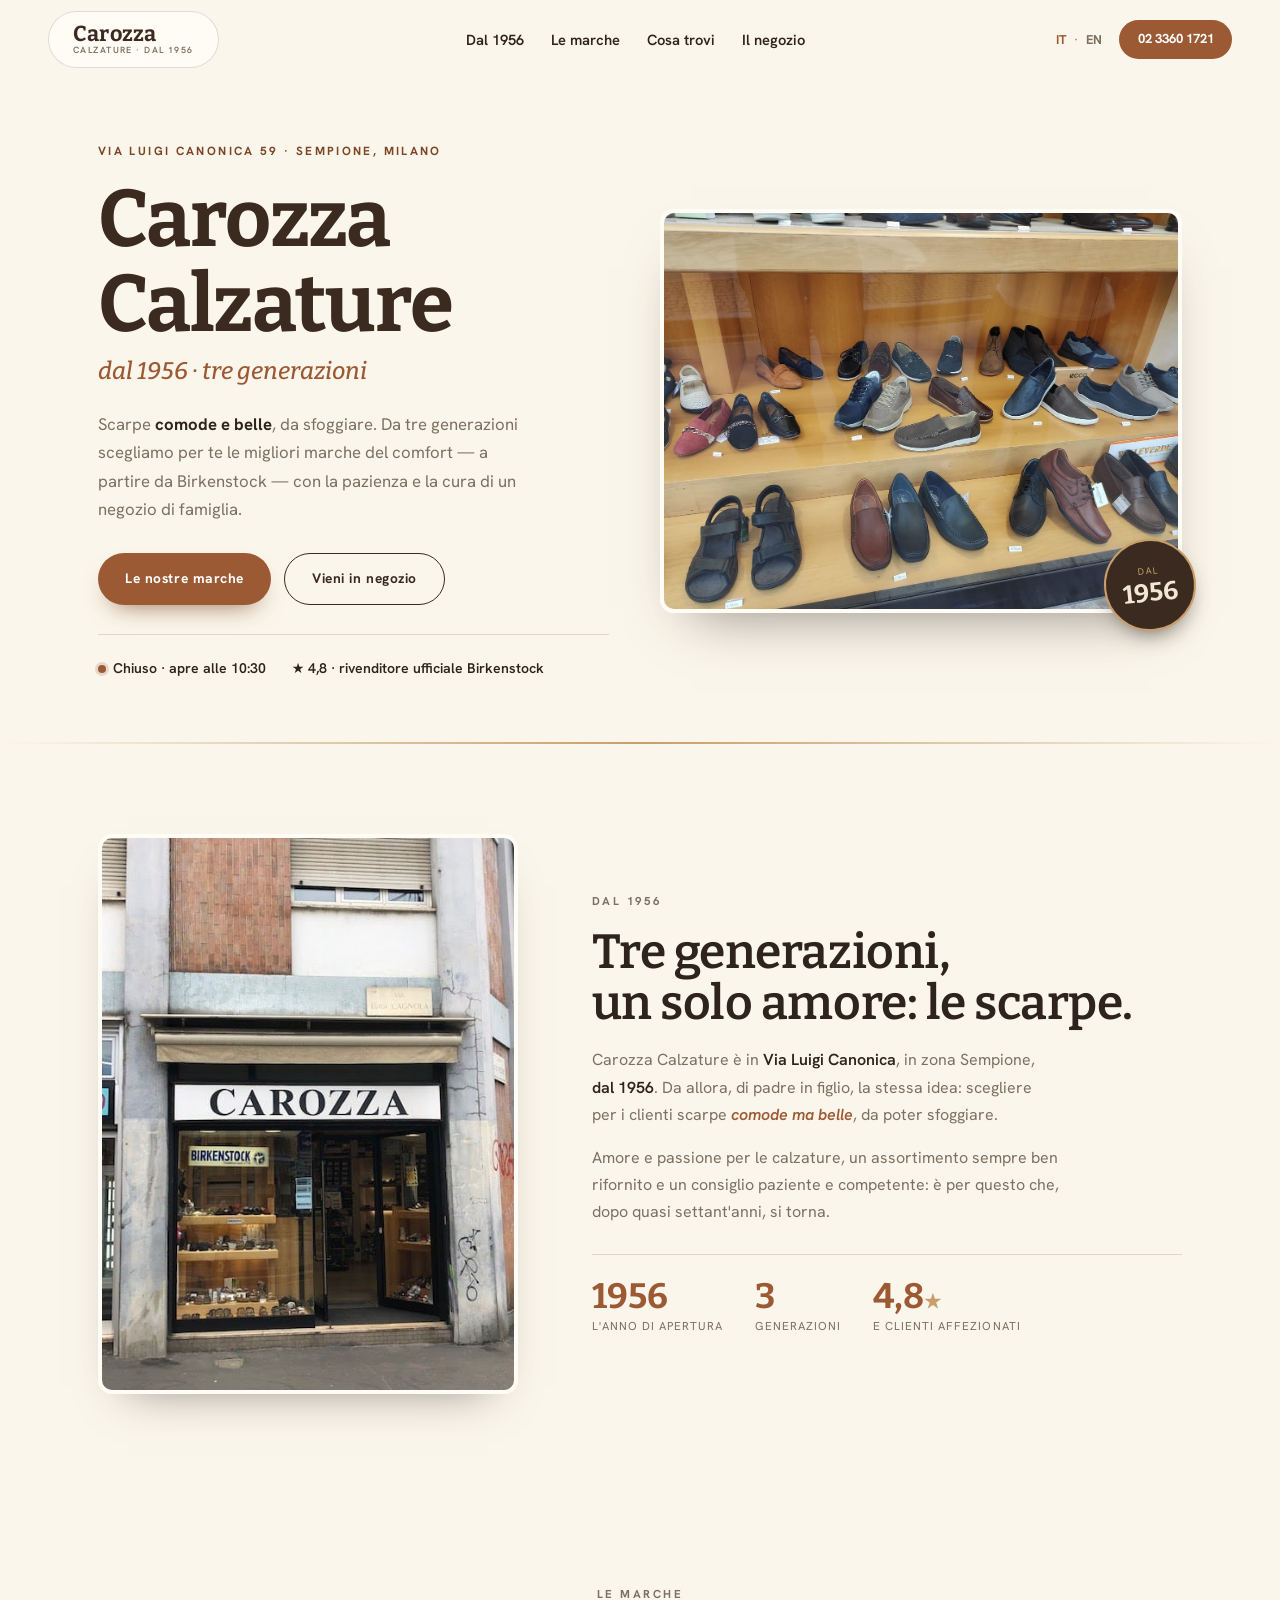
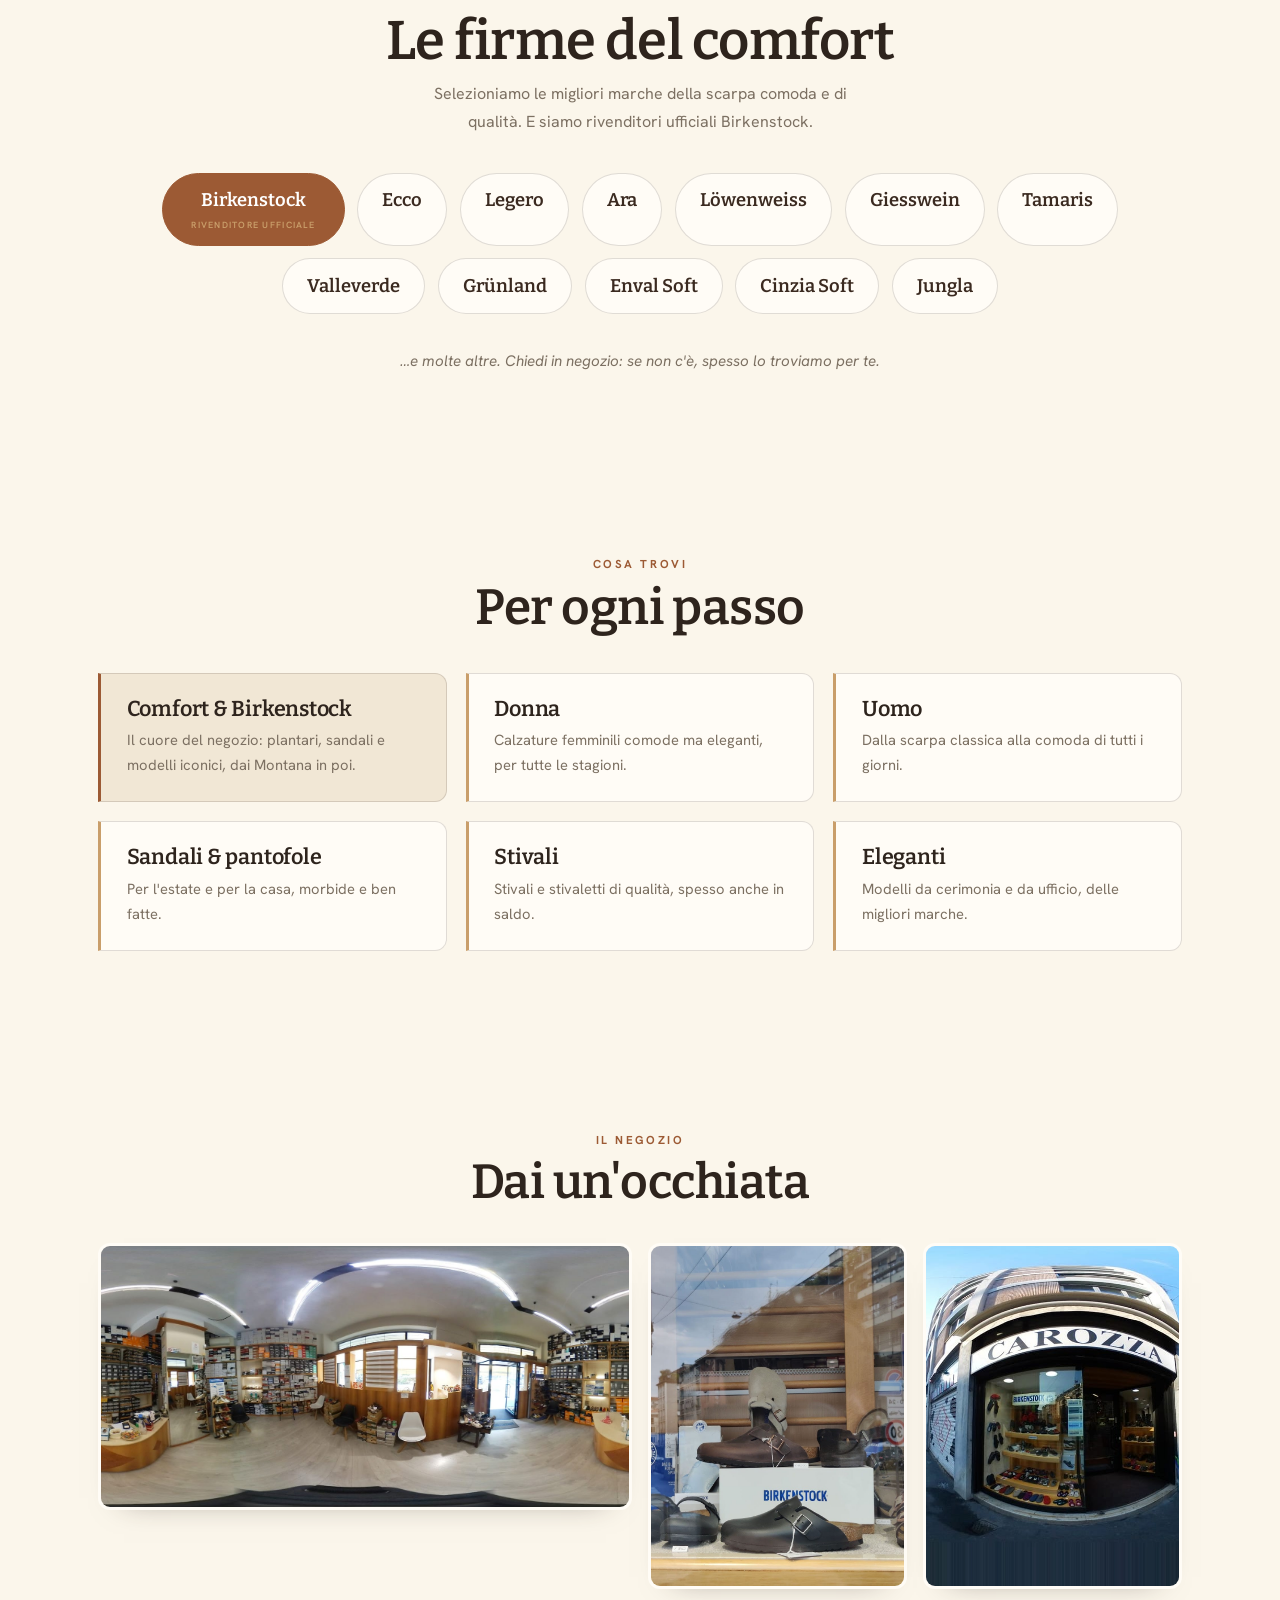
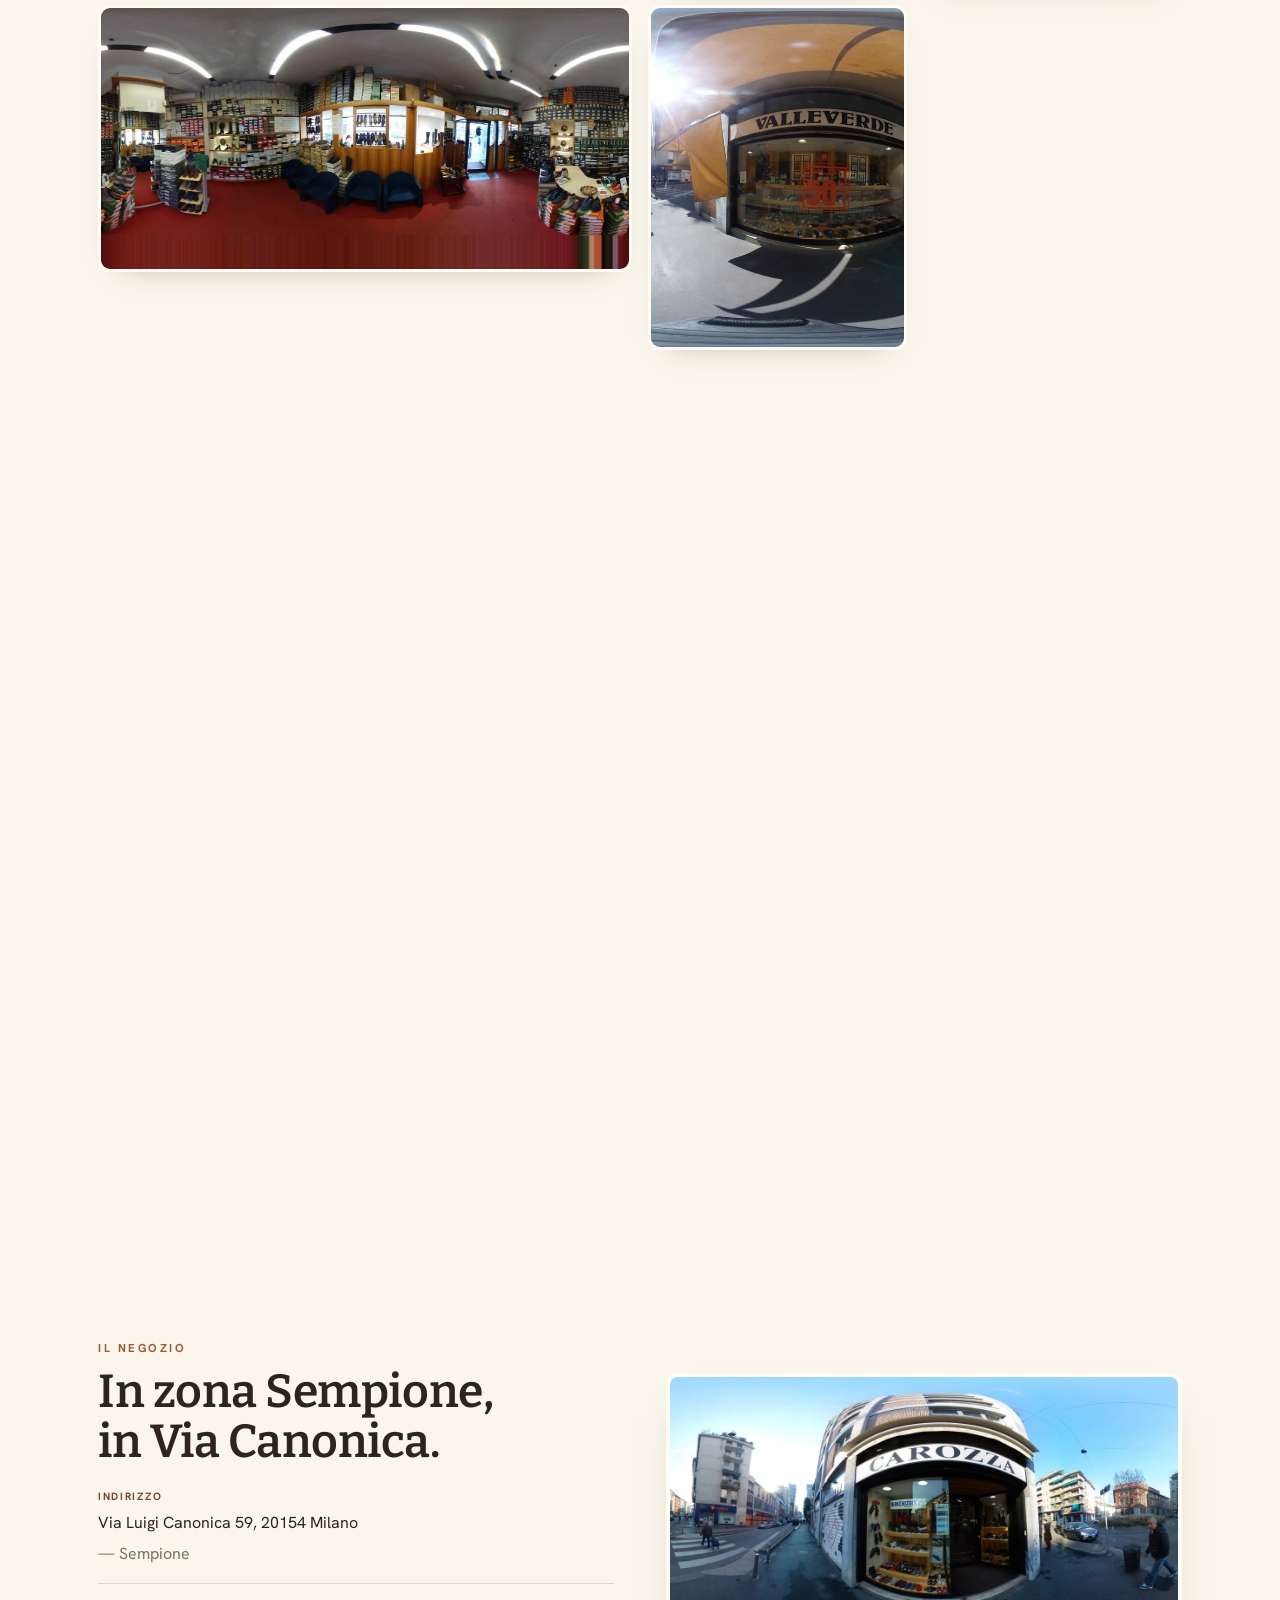
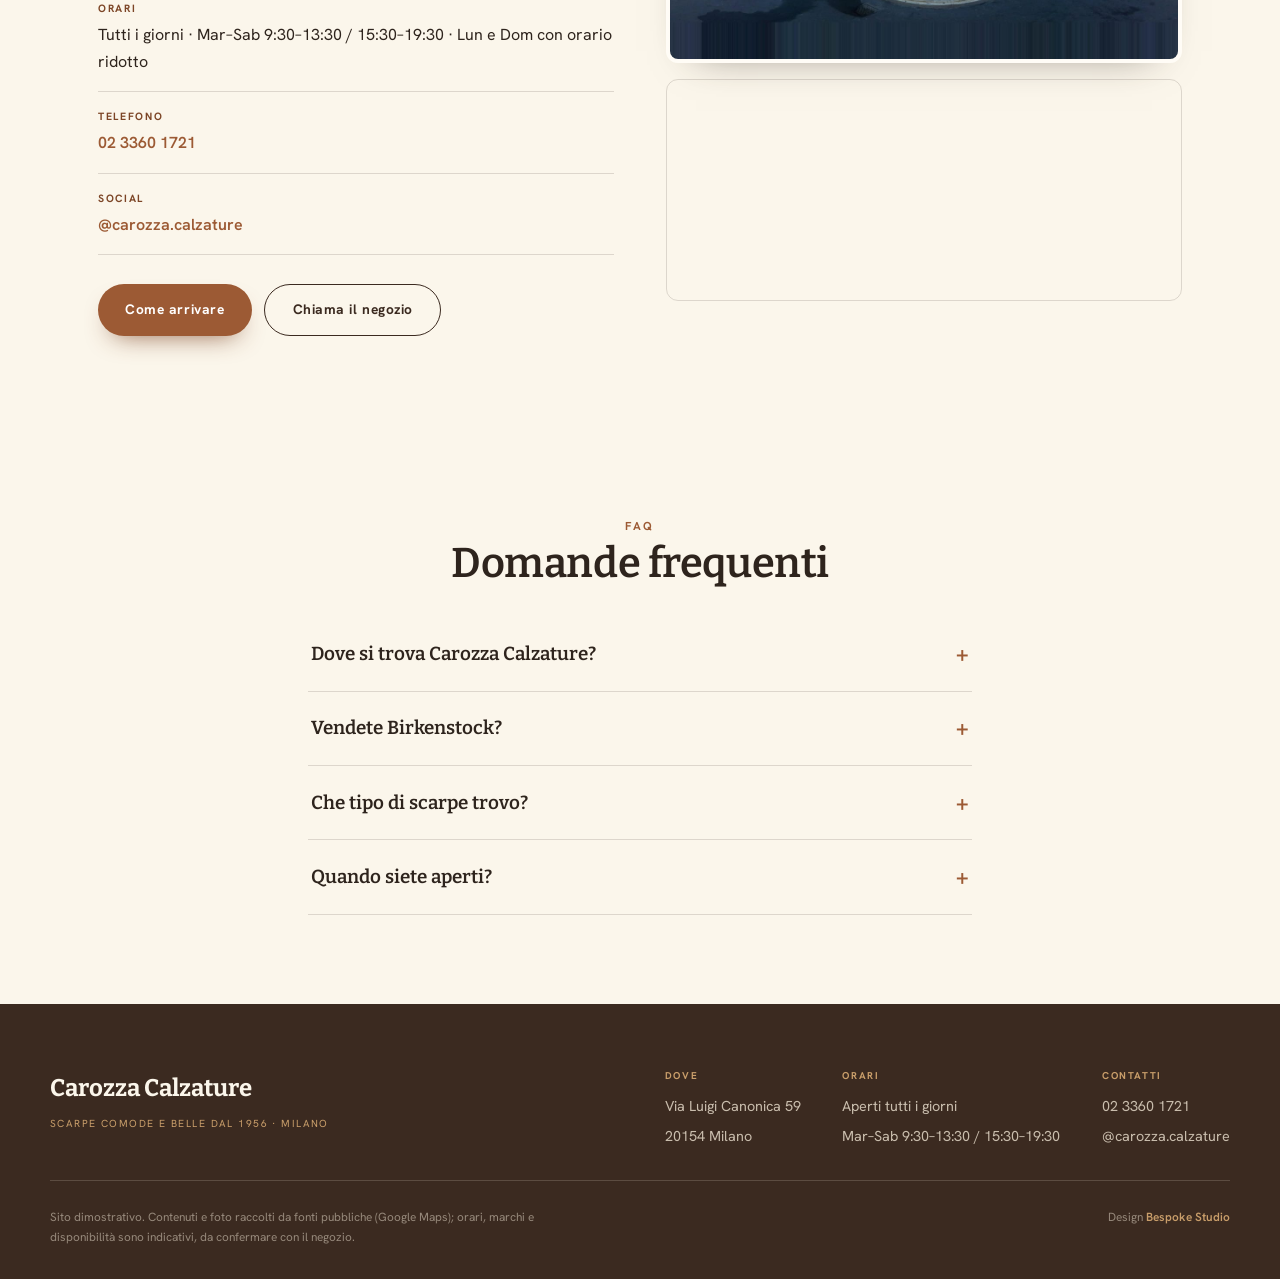
==== index.html @ 237320e4 "Carozza Calzature — scarpe comode e belle dal 1956 (demo)" ====
<!DOCTYPE html>
<html lang="it">
<head>
<meta charset="UTF-8" />
<meta name="viewport" content="width=device-width, initial-scale=1.0" />
<title>Carozza Calzature — scarpe comode e belle dal 1956 · Milano</title>
<meta name="description" content="Carozza Calzature: dal 1956, tre generazioni di scarpe comode e belle in Via Luigi Canonica 59 (Sempione, Milano). Rivenditore ufficiale Birkenstock e delle migliori marche comfort — Ecco, Legero, Ara, Löwenweiss. 4,8★." />
<link rel="canonical" href="https://rotenzark.github.io/carozza-calzature/" />
<meta name="theme-color" content="#9C5A34" />
<meta property="og:type" content="business.business" />
<meta property="og:site_name" content="Carozza Calzature" />
<meta property="og:title" content="Carozza Calzature — scarpe comode e belle dal 1956 · Milano" />
<meta property="og:description" content="Dal 1956, tre generazioni di scarpe comode e belle. Rivenditore ufficiale Birkenstock e delle migliori marche, in Via Luigi Canonica 59." />
<meta property="og:image" content="https://rotenzark.github.io/carozza-calzature/img/og-image.jpg" />
<meta property="og:url" content="https://rotenzark.github.io/carozza-calzature/" />
<meta property="og:locale" content="it_IT" />
<meta property="og:locale:alternate" content="en_US" />
<meta name="twitter:card" content="summary_large_image" />
<meta name="twitter:title" content="Carozza Calzature — dal 1956 · Milano" />
<meta name="twitter:description" content="Scarpe comode e belle dal 1956. Rivenditore ufficiale Birkenstock, in Via Luigi Canonica 59." />
<meta name="twitter:image" content="https://rotenzark.github.io/carozza-calzature/img/og-image.jpg" />
<link rel="icon" href="img/favicon.svg" type="image/svg+xml" />
<link rel="icon" href="img/favicon-32.png" sizes="32x32" type="image/png" />
<link rel="apple-touch-icon" href="img/apple-touch-icon.png" />
<link rel="preconnect" href="https://fonts.googleapis.com" />
<link rel="preconnect" href="https://fonts.gstatic.com" crossorigin />
<link href="https://fonts.googleapis.com/css2?family=Bitter:ital,wght@0,400;0,500;0,600;0,700;1,400;1,500&family=Hanken+Grotesk:wght@400;500;600;700&display=swap" rel="stylesheet" />
<link rel="stylesheet" href="css/styles.css?v=1" />
<script type="application/ld+json">
{
  "@context": "https://schema.org", "@type": "ShoeStore",
  "name": "Carozza Calzature",
  "description": "Negozio di calzature storico di Milano, dal 1956 in Via Luigi Canonica (Sempione): tre generazioni di scarpe comode e belle, per uomo e donna. Rivenditore ufficiale Birkenstock e delle migliori marche comfort — Ecco, Legero, Ara, Löwenweiss, Giesswein, Tamaris, Valleverde.",
  "url": "https://rotenzark.github.io/carozza-calzature/",
  "telephone": "+390233601721", "priceRange": "€€",
  "image": "https://rotenzark.github.io/carozza-calzature/img/scaffale.jpg",
  "address": { "@type": "PostalAddress", "streetAddress": "Via Luigi Canonica 59", "addressLocality": "Milano", "postalCode": "20154", "addressCountry": "IT" },
  "geo": { "@type": "GeoCoordinates", "latitude": 45.47963, "longitude": 9.1725421 },
  "aggregateRating": { "@type": "AggregateRating", "ratingValue": "4.8", "reviewCount": "38" },
  "foundingDate": "1956",
  "brand": ["Birkenstock","Ecco","Legero","Ara","Löwenweiss","Giesswein","Tamaris","Valleverde"],
  "openingHoursSpecification": [
    { "@type": "OpeningHoursSpecification", "dayOfWeek": ["Tuesday","Wednesday","Thursday","Friday","Saturday"], "opens": "09:30", "closes": "13:30" },
    { "@type": "OpeningHoursSpecification", "dayOfWeek": ["Tuesday","Wednesday","Thursday","Friday","Saturday"], "opens": "15:30", "closes": "19:30" },
    { "@type": "OpeningHoursSpecification", "dayOfWeek": "Monday", "opens": "10:00", "closes": "13:00" },
    { "@type": "OpeningHoursSpecification", "dayOfWeek": "Monday", "opens": "15:30", "closes": "19:30" },
    { "@type": "OpeningHoursSpecification", "dayOfWeek": "Sunday", "opens": "10:30", "closes": "13:30" },
    { "@type": "OpeningHoursSpecification", "dayOfWeek": "Sunday", "opens": "14:30", "closes": "18:30" }
  ],
  "sameAs": ["https://www.instagram.com/carozza.calzature/", "https://www.facebook.com/carozzacalzature/"]
}
</script>
<script type="application/ld+json">
{
  "@context": "https://schema.org", "@type": "FAQPage",
  "mainEntity": [
    { "@type": "Question", "name": "Dove si trova Carozza Calzature?", "acceptedAnswer": { "@type": "Answer", "text": "In Via Luigi Canonica 59, in zona Sempione a Milano. Un negozio di famiglia dal 1956." } },
    { "@type": "Question", "name": "Vendete Birkenstock?", "acceptedAnswer": { "@type": "Answer", "text": "Sì, siamo rivenditori ufficiali Birkenstock, con un ampio assortimento di modelli. Accanto a molte altre marche comfort come Ecco, Legero, Ara, Löwenweiss, Giesswein, Tamaris e Valleverde." } },
    { "@type": "Question", "name": "Che tipo di scarpe trovo?", "acceptedAnswer": { "@type": "Answer", "text": "Calzature per uomo e donna: comode ma belle da sfoggiare. Scarpe eleganti, stivali, sandali, pantofole e le migliori marche del comfort." } },
    { "@type": "Question", "name": "Quando siete aperti?", "acceptedAnswer": { "@type": "Answer", "text": "Aperti tutti i giorni. Da martedì a sabato 9:30–13:30 e 15:30–19:30; lunedì 10–13 e 15:30–19:30; domenica 10:30–13:30 e 14:30–18:30." } }
  ]
}
</script>
</head>
<body>

<div id="intro" aria-hidden="true">
  <div class="intro-mark"><span class="intro-name">Carozza</span><span class="intro-since">Calzature · dal 1956</span></div>
  <button id="intro-skip" data-i18n="intro.skip">Entra →</button>
</div>

<header id="site-header">
  <a href="#top" class="brand" aria-label="Carozza Calzature — home">
    <span class="brand-txt"><b>Carozza</b><i data-i18n="brand.sub">Calzature · dal 1956</i></span>
  </a>
  <nav class="nav" aria-label="Navigazione">
    <a href="#storia" data-i18n="nav.storia">Dal 1956</a>
    <a href="#marche" data-i18n="nav.marche">Le marche</a>
    <a href="#passo" data-i18n="nav.passo">Cosa trovi</a>
    <a href="#dove" data-i18n="nav.dove">Il negozio</a>
  </nav>
  <div class="head-actions">
    <div class="lang" role="group" aria-label="Lingua"><button data-lang="it" class="active">IT</button><span>·</span><button data-lang="en">EN</button></div>
    <a class="btn-call" href="tel:+390233601721"><span data-i18n="cta.call">02 3360 1721</span></a>
    <button id="burger" aria-label="Menu" aria-expanded="false"><span></span><span></span><span></span></button>
  </div>
</header>

<!-- HERO -->
<section id="top" class="hero">
  <div class="hero-copy">
    <p class="eyebrow reveal" data-i18n="hero.eyebrow">Via Luigi Canonica 59 · Sempione, Milano</p>
    <h1 class="hero-title reveal reveal-d1">Carozza<br>Calzature</h1>
    <p class="hero-since reveal reveal-d1" data-i18n="hero.since">dal 1956 · tre generazioni</p>
    <p class="hero-sub reveal reveal-d2" data-i18n="hero.sub">Scarpe <b>comode e belle</b>, da sfoggiare. Da tre generazioni scegliamo per te le migliori marche del comfort — a partire da Birkenstock — con la pazienza e la cura di un negozio di famiglia.</p>
    <div class="hero-cta reveal reveal-d3">
      <a class="btn btn-solid" href="#marche" data-i18n="hero.cta1">Le nostre marche</a>
      <a class="btn btn-line" href="https://www.google.com/maps/dir/?api=1&destination=Carozza+Calzature+Via+Luigi+Canonica+59+Milano" target="_blank" rel="noopener" data-i18n="hero.cta2">Vieni in negozio</a>
    </div>
    <div class="hero-facts reveal reveal-d3">
      <span class="hf-live"><span id="live-dot"></span> <span id="live-text" data-i18n="hero.live">Controllo orari…</span></span>
      <span data-i18n="hero.f2">★ 4,8 · rivenditore ufficiale Birkenstock</span>
    </div>
  </div>
  <div class="hero-media reveal reveal-d2">
    <figure class="hero-photo"><img src="img/scaffale.jpg" alt="Scaffale di calzature comode da Carozza" width="1600" height="1200" fetchpriority="high" /></figure>
    <span class="hero-badge" aria-hidden="true"><b>1956</b><span>dal</span></span>
  </div>
</section>

<div class="rule" aria-hidden="true"></div>

<!-- STORIA -->
<section id="storia" class="section storia">
  <figure class="storia-photo reveal"><img src="img/facciata.jpg" alt="La vetrina storica di Carozza Calzature" width="480" height="640" loading="lazy" /></figure>
  <div class="storia-copy reveal reveal-d1">
    <p class="kicker" data-i18n="storia.kicker">Dal 1956</p>
    <h2 data-i18n="storia.h2">Tre generazioni,<br>un solo amore: le scarpe.</h2>
    <p data-i18n="storia.p1">Carozza Calzature è in <b>Via Luigi Canonica</b>, in zona Sempione, <b>dal 1956</b>. Da allora, di padre in figlio, la stessa idea: scegliere per i clienti scarpe <em>comode ma belle</em>, da poter sfoggiare.</p>
    <p data-i18n="storia.p2">Amore e passione per le calzature, un assortimento sempre ben rifornito e un consiglio paziente e competente: è per questo che, dopo quasi settant'anni, si torna.</p>
    <div class="storia-stats">
      <div class="stat"><b>1956</b><span data-i18n="storia.s1">l'anno di apertura</span></div>
      <div class="stat"><b>3</b><span data-i18n="storia.s2">generazioni</span></div>
      <div class="stat"><b>4,8<i>★</i></b><span data-i18n="storia.s3">e clienti affezionati</span></div>
    </div>
  </div>
</section>

<!-- LE MARCHE · signature brand wall -->
<section id="marche" class="section marche">
  <div class="marche-head reveal">
    <p class="kicker" data-i18n="marche.kicker">Le marche</p>
    <h2 data-i18n="marche.h2">Le firme del comfort</h2>
    <p data-i18n="marche.sub">Selezioniamo le migliori marche della scarpa comoda e di qualità. E siamo rivenditori ufficiali Birkenstock.</p>
  </div>
  <div class="brand-wall">
    <span class="brand brand-star">Birkenstock<em data-i18n="brand.official">rivenditore ufficiale</em></span>
    <span class="brand">Ecco</span>
    <span class="brand">Legero</span>
    <span class="brand">Ara</span>
    <span class="brand">Löwenweiss</span>
    <span class="brand">Giesswein</span>
    <span class="brand">Tamaris</span>
    <span class="brand">Valleverde</span>
    <span class="brand">Grünland</span>
    <span class="brand">Enval Soft</span>
    <span class="brand">Cinzia Soft</span>
    <span class="brand">Jungla</span>
  </div>
  <p class="marche-note" data-i18n="marche.note">…e molte altre. Chiedi in negozio: se non c'è, spesso lo troviamo per te.</p>
</section>

<!-- PER OGNI PASSO -->
<section id="passo" class="section passo">
  <div class="passo-head reveal"><p class="kicker" data-i18n="passo.kicker">Cosa trovi</p><h2 data-i18n="passo.h2">Per ogni passo</h2></div>
  <div class="passo-grid">
    <article class="cat cat-star reveal"><h3 data-i18n="cat.1t">Comfort &amp; Birkenstock</h3><p data-i18n="cat.1p">Il cuore del negozio: plantari, sandali e modelli iconici, dai Montana in poi.</p></article>
    <article class="cat reveal reveal-d1"><h3 data-i18n="cat.2t">Donna</h3><p data-i18n="cat.2p">Calzature femminili comode ma eleganti, per tutte le stagioni.</p></article>
    <article class="cat reveal reveal-d2"><h3 data-i18n="cat.3t">Uomo</h3><p data-i18n="cat.3p">Dalla scarpa classica alla comoda di tutti i giorni.</p></article>
    <article class="cat reveal"><h3 data-i18n="cat.4t">Sandali &amp; pantofole</h3><p data-i18n="cat.4p">Per l'estate e per la casa, morbide e ben fatte.</p></article>
    <article class="cat reveal reveal-d1"><h3 data-i18n="cat.5t">Stivali</h3><p data-i18n="cat.5p">Stivali e stivaletti di qualità, spesso anche in saldo.</p></article>
    <article class="cat reveal reveal-d2"><h3 data-i18n="cat.6t">Eleganti</h3><p data-i18n="cat.6p">Modelli da cerimonia e da ufficio, delle migliori marche.</p></article>
  </div>
</section>

<!-- GALLERY -->
<section id="gallery" class="section gallery">
  <div class="gallery-head reveal"><p class="kicker" data-i18n="gallery.kicker">Il negozio</p><h2 data-i18n="gallery.h2">Dai un'occhiata</h2></div>
  <div class="gallery-grid">
    <figure class="g-item g-wide" data-full="img/interno.jpg"><img src="img/interno.jpg" alt="L'interno del negozio con gli scaffali" width="1600" height="800" loading="lazy" /></figure>
    <figure class="g-item" data-full="img/vetrina.jpg"><img src="img/vetrina.jpg" alt="Vetrina con stivali e Birkenstock" width="900" height="1200" loading="lazy" /></figure>
    <figure class="g-item" data-full="img/storefront.jpg"><img src="img/storefront.jpg" alt="L'ingresso di Carozza Calzature" width="1600" height="800" loading="lazy" /></figure>
    <figure class="g-item g-wide" data-full="img/interno2.jpg"><img src="img/interno2.jpg" alt="Gli scaffali di calzature" width="1600" height="800" loading="lazy" /></figure>
    <figure class="g-item" data-full="img/valleverde.jpg"><img src="img/valleverde.jpg" alt="Vetrina delle marche" width="1600" height="800" loading="lazy" /></figure>
  </div>
</section>

<!-- RECENSIONI -->
<section id="recensioni" class="section recensioni">
  <div class="rev-head reveal"><p class="kicker" data-i18n="rev.kicker">Le voci</p><h2 data-i18n="rev.h2">4,8 ★ · «comode ma belle da sfoggiare»</h2></div>
  <div class="rev-grid">
    <blockquote class="rev reveal"><p>Negozio molto ben fornito per chi ama le calzature comode ma belle da sfoggiare. Personale competente, paziente e molto gentile.</p><cite>Rossana Zaffaina · <span>★★★★★</span></cite></blockquote>
    <blockquote class="rev reveal reveal-d1"><p>Ottima esperienza, negozio ben rifornito di calzature uomo e donna. Ma la cosa stupenda è che sono anche rivenditori Birkenstock: cercavo il modello Montana da tempo e qui l'ho trovato.</p><cite>Valeria · <span>★★★★★</span></cite></blockquote>
    <blockquote class="rev reveal reveal-d2"><p>The selection was great — lots of Birkenstocks, as well as several Italian brands like Löwenweiss. There are also dress shoes and boots; it's not just slippers and sandals! The owner was lovely.</p><cite>Craig Sauers · <span>★★★★★</span></cite></blockquote>
    <blockquote class="rev reveal"><p>Oggi ho acquistato uno splendido paio di stivali in saldo. Commessa super gentile: mi sono trovata benissimo.</p><cite data-i18n="rev.g1">Recensione Google · <span>★★★★★</span></cite></blockquote>
    <blockquote class="rev reveal reveal-d1"><p>Amore e passione per le scarpe. Si sente, appena entri.</p><cite data-i18n="rev.g2">Recensione Google · <span>★★★★★</span></cite></blockquote>
  </div>
</section>

<!-- DOVE -->
<section id="dove" class="section dove">
  <div class="dove-grid">
    <div class="dove-info reveal">
      <p class="kicker" data-i18n="dove.kicker">Il negozio</p>
      <h2 data-i18n="dove.h2">In zona Sempione,<br>in Via Canonica.</h2>
      <ul class="dove-list">
        <li><b data-i18n="dove.addr">Indirizzo</b> Via Luigi Canonica 59, 20154 Milano <span class="dim" data-i18n="dove.addr2">— Sempione</span></li>
        <li><b data-i18n="dove.hours">Orari</b> <span data-i18n="dove.hoursv">Tutti i giorni · Mar–Sab 9:30–13:30 / 15:30–19:30 · Lun e Dom con orario ridotto</span></li>
        <li><b data-i18n="dove.phone">Telefono</b> <a href="tel:+390233601721">02 3360 1721</a></li>
        <li><b data-i18n="dove.social">Social</b> <a href="https://www.instagram.com/carozza.calzature/" target="_blank" rel="noopener">@carozza.calzature</a></li>
      </ul>
      <div class="dove-cta">
        <a class="btn btn-solid" href="https://www.google.com/maps/dir/?api=1&destination=Carozza+Calzature+Via+Luigi+Canonica+59+Milano" target="_blank" rel="noopener" data-i18n="dove.route">Come arrivare</a>
        <a class="btn btn-line" href="tel:+390233601721" data-i18n="dove.call">Chiama il negozio</a>
      </div>
    </div>
    <div class="dove-side reveal">
      <figure class="dove-photo"><img src="img/storefront.jpg" alt="L'ingresso di Carozza Calzature in Via Canonica" width="1600" height="800" loading="lazy" /></figure>
      <div class="dove-map"><iframe title="Mappa Carozza Calzature" src="https://www.google.com/maps?q=Carozza+Calzature+Via+Luigi+Canonica+59+Milano&output=embed" loading="lazy" referrerpolicy="no-referrer-when-downgrade"></iframe></div>
    </div>
  </div>
</section>

<!-- FAQ -->
<section id="faq" class="section faq">
  <div class="faq-head reveal"><p class="kicker">FAQ</p><h2 data-i18n="faq.h2">Domande frequenti</h2></div>
  <div class="faq-list reveal">
    <details><summary data-i18n="faq.q1">Dove si trova Carozza Calzature?</summary><p data-i18n="faq.a1">In Via Luigi Canonica 59, in zona Sempione a Milano. Un negozio di famiglia dal 1956.</p></details>
    <details><summary data-i18n="faq.q2">Vendete Birkenstock?</summary><p data-i18n="faq.a2">Sì, siamo rivenditori ufficiali Birkenstock, con un ampio assortimento di modelli. Accanto a molte altre marche comfort come Ecco, Legero, Ara, Löwenweiss, Giesswein, Tamaris e Valleverde.</p></details>
    <details><summary data-i18n="faq.q3">Che tipo di scarpe trovo?</summary><p data-i18n="faq.a3">Calzature per uomo e donna: comode ma belle da sfoggiare. Scarpe eleganti, stivali, sandali, pantofole e le migliori marche del comfort.</p></details>
    <details><summary data-i18n="faq.q4">Quando siete aperti?</summary><p data-i18n="faq.a4">Aperti tutti i giorni. Da martedì a sabato 9:30–13:30 e 15:30–19:30; lunedì 10–13 e 15:30–19:30; domenica 10:30–13:30 e 14:30–18:30.</p></details>
  </div>
</section>

<footer id="site-footer">
  <div class="foot-main">
    <div class="foot-brand"><b>Carozza Calzature</b><i data-i18n="foot.sub">Scarpe comode e belle dal 1956 · Milano</i></div>
    <div class="foot-cols">
      <div><b data-i18n="foot.where">Dove</b><span>Via Luigi Canonica 59</span><span>20154 Milano</span></div>
      <div><b data-i18n="foot.hours">Orari</b><span data-i18n="foot.hours2">Aperti tutti i giorni</span><span data-i18n="foot.hours3">Mar–Sab 9:30–13:30 / 15:30–19:30</span></div>
      <div><b data-i18n="foot.contact">Contatti</b><a href="tel:+390233601721">02 3360 1721</a><a href="https://www.instagram.com/carozza.calzature/" target="_blank" rel="noopener">@carozza.calzature</a></div>
    </div>
  </div>
  <div class="foot-bottom">
    <p data-i18n="foot.disclaimer">Sito dimostrativo. Contenuti e foto raccolti da fonti pubbliche (Google Maps); orari, marchi e disponibilità sono indicativi, da confermare con il negozio.</p>
    <p class="foot-credit">Design <a href="https://bespokestud.io" target="_blank" rel="noopener">Bespoke Studio</a></p>
  </div>
</footer>

<nav class="action-bar" aria-label="Azioni rapide">
  <a href="#marche"><span data-i18n="ab.marche">Le marche</span></a>
  <a href="tel:+390233601721"><span data-i18n="ab.call">Chiama</span></a>
  <a href="https://www.google.com/maps/dir/?api=1&destination=Carozza+Calzature+Via+Luigi+Canonica+59+Milano" target="_blank" rel="noopener"><span data-i18n="ab.route">Indicazioni</span></a>
</nav>

<div id="lightbox" aria-hidden="true"><button id="lb-close" aria-label="Chiudi">✕</button><img id="lb-img" src="" alt="" /></div>
<script src="js/main.js?v=1"></script>
</body>
</html>
---- css/styles.css ----
/* ===== CAROZZA CALZATURE · styles.css ===== */
:root{
  --paper:#FBF6EB; --cream:#F1E7D5; --card:#FFFCF6;
  --cognac:#9C5A34; --cognac-deep:#7C4526;
  --espresso:#3B2A20; --espresso-soft:#4E3A2C;
  --cork:#C99E6A; --sage:#77835A;
  --ink:#2E241D; --muted:#7C7062; --line:rgba(46,36,29,.15);
  --disp:'Bitter',Georgia,serif;
  --sans:'Hanken Grotesk',system-ui,-apple-system,sans-serif;
  --wrap:1180px;
}
*{margin:0;padding:0;box-sizing:border-box}
html{scroll-behavior:smooth;overflow-x:clip;-webkit-text-size-adjust:100%}
body{font-family:var(--sans);background:var(--paper);color:var(--ink);line-height:1.7;-webkit-font-smoothing:antialiased;overflow-x:clip}
img{max-width:100%;display:block}
a{color:inherit;text-decoration:none}
h1,h2,h3{font-family:var(--disp);font-weight:600;line-height:1.06;letter-spacing:-.01em}
em{font-style:italic}
.section{padding:clamp(3.2rem,7vw,6rem) clamp(1.15rem,5vw,3rem);max-width:var(--wrap);margin:0 auto;overflow-x:clip}
.kicker{font-family:var(--sans);font-size:.72rem;font-weight:700;letter-spacing:.22em;text-transform:uppercase;color:var(--cognac)}
.eyebrow{font-family:var(--sans);font-size:.74rem;font-weight:700;letter-spacing:.2em;text-transform:uppercase;color:var(--cognac-deep)}
.rule{height:2px;width:100%;background:linear-gradient(90deg,transparent,var(--cork),transparent)}

/* buttons */
.btn{display:inline-flex;align-items:center;gap:.5rem;font-family:var(--sans);font-weight:700;font-size:.86rem;letter-spacing:.04em;padding:.85rem 1.7rem;border-radius:999px;transition:transform .18s,background .18s,color .18s,box-shadow .18s;cursor:pointer;white-space:nowrap}
.btn-solid{background:var(--cognac);color:#fff;box-shadow:0 12px 26px -14px rgba(124,69,38,.9)}
.btn-solid:hover{background:var(--cognac-deep);transform:translateY(-2px)}
.btn-line{border:1.5px solid var(--espresso);color:var(--espresso)}
.btn-line:hover{background:var(--espresso);color:var(--paper);transform:translateY(-2px)}

/* ===== INTRO ===== */
#intro{position:fixed;inset:0;z-index:120;background:var(--espresso);display:flex;flex-direction:column;align-items:center;justify-content:center;gap:1rem;transition:opacity .7s ease,visibility .7s}
#intro.done{opacity:0;visibility:hidden}
.intro-mark{display:flex;flex-direction:column;align-items:center;gap:.3rem;animation:fadeUp .8s ease both}
.intro-name{font-family:var(--disp);font-weight:700;font-size:clamp(2.6rem,8vw,4rem);color:var(--paper)}
.intro-since{font-family:var(--sans);font-size:.82rem;letter-spacing:.24em;text-transform:uppercase;color:var(--cork)}
#intro-skip{margin-top:.4rem;background:none;border:1px solid rgba(251,246,235,.4);color:var(--paper);padding:.5rem 1.3rem;border-radius:999px;font-family:var(--sans);font-weight:600;font-size:.84rem;cursor:pointer;transition:background .2s}
#intro-skip:hover{background:rgba(251,246,235,.14)}
@keyframes fadeUp{from{opacity:0;transform:translateY(12px)}to{opacity:1;transform:none}}

/* ===== HEADER ===== */
#site-header{position:sticky;top:0;z-index:90;display:flex;align-items:center;justify-content:space-between;gap:1rem;padding:.7rem clamp(1.15rem,5vw,3rem);background:rgba(251,246,235,.92);backdrop-filter:blur(11px);border-bottom:1px solid transparent;transition:border-color .3s}
#site-header.scrolled{border-color:var(--line)}
.brand-txt{display:flex;flex-direction:column;line-height:1.05}
.brand-txt b{font-family:var(--disp);font-size:1.35rem;font-weight:700;color:var(--espresso);letter-spacing:.01em}
.brand-txt i{font-family:var(--sans);font-style:normal;font-size:.56rem;letter-spacing:.16em;text-transform:uppercase;color:var(--muted)}
.nav{display:flex;gap:1.7rem}
.nav a{font-size:.92rem;font-weight:600;color:var(--ink);position:relative;padding:.2rem 0}
.nav a::after{content:"";position:absolute;left:0;bottom:-2px;width:0;height:2px;background:var(--cognac);transition:width .25s}
.nav a:hover::after{width:100%}
.head-actions{display:flex;align-items:center;gap:.9rem}
.lang{display:flex;align-items:center;gap:.3rem;font-size:.8rem;color:var(--muted)}
.lang button{background:none;border:none;font-family:var(--sans);font-weight:700;font-size:.8rem;color:var(--muted);cursor:pointer;padding:.1rem .2rem}
.lang button.active{color:var(--cognac)}
.btn-call{background:var(--cognac);color:#fff;padding:.5rem 1.15rem;border-radius:999px;font-family:var(--sans);font-size:.82rem;font-weight:700;transition:background .2s,transform .2s}
.btn-call:hover{background:var(--cognac-deep);transform:translateY(-1px)}
#burger{display:none;flex-direction:column;gap:5px;background:none;border:none;cursor:pointer;padding:.3rem}
#burger span{width:23px;height:2px;background:var(--ink);transition:.3s}
#burger[aria-expanded="true"] span:nth-child(1){transform:translateY(7px) rotate(45deg)}
#burger[aria-expanded="true"] span:nth-child(2){opacity:0}
#burger[aria-expanded="true"] span:nth-child(3){transform:translateY(-7px) rotate(-45deg)}

/* ===== HERO ===== */
.hero{max-width:var(--wrap);margin:0 auto;padding:clamp(2rem,5vw,3.8rem) clamp(1.15rem,5vw,3rem);display:grid;grid-template-columns:1fr 1.02fr;gap:clamp(1.6rem,4vw,3.4rem);align-items:center}
.eyebrow{margin-bottom:1rem}
.hero-title{font-family:var(--disp);font-size:clamp(2.9rem,7.5vw,5rem);color:var(--espresso);font-weight:700;letter-spacing:-.02em}
.hero-since{font-family:var(--disp);font-style:italic;font-weight:500;font-size:clamp(1.1rem,2.6vw,1.5rem);color:var(--cognac);margin-top:.3rem}
.hero-sub{font-size:1.05rem;color:var(--muted);max-width:47ch;margin-top:1.1rem}
.hero-sub b{color:var(--ink)}
.hero-cta{display:flex;gap:.8rem;flex-wrap:wrap;margin-top:1.8rem}
.hero-facts{display:flex;gap:1.6rem;flex-wrap:wrap;margin-top:1.8rem;padding-top:1.4rem;border-top:1px solid var(--line);font-size:.88rem;font-weight:600}
.hf-live{display:inline-flex;align-items:center;gap:.45rem}
#live-dot{width:8px;height:8px;border-radius:50%;background:var(--muted);flex:none}
#live-dot.open{background:var(--sage);box-shadow:0 0 0 3px rgba(119,131,90,.25)}
#live-dot.closed{background:var(--cognac);box-shadow:0 0 0 3px rgba(156,90,52,.2)}
.hero-media{position:relative}
.hero-photo{border-radius:14px;overflow:hidden;aspect-ratio:4/3.1;box-shadow:0 28px 56px -32px rgba(46,36,29,.6);border:4px solid var(--card)}
.hero-photo img{width:100%;height:100%;object-fit:cover}
.hero-badge{position:absolute;right:-14px;bottom:-18px;width:92px;height:92px;border-radius:50%;background:var(--espresso);color:var(--cream);display:flex;flex-direction:column-reverse;align-items:center;justify-content:center;text-align:center;box-shadow:0 12px 24px -12px rgba(46,36,29,.8);transform:rotate(-6deg);border:2px solid var(--cork)}
.hero-badge b{font-family:var(--disp);font-weight:700;font-size:1.6rem;line-height:1}
.hero-badge span{font-family:var(--sans);font-size:.58rem;letter-spacing:.14em;text-transform:uppercase;color:var(--cork)}

/* ===== STORIA ===== */
.storia{display:grid;grid-template-columns:.85fr 1.15fr;gap:clamp(1.8rem,5vw,3.6rem);align-items:center}
.storia-photo{border-radius:14px;overflow:hidden;aspect-ratio:3/4;box-shadow:0 22px 46px -30px rgba(46,36,29,.6);border:4px solid var(--card);max-width:420px}
.storia-photo img{width:100%;height:100%;object-fit:cover}
.storia-copy h2{font-size:clamp(2rem,4.8vw,3rem);color:var(--ink);margin:.7rem 0 1.1rem}
.storia-copy p{color:var(--muted);margin-bottom:1rem;max-width:52ch}
.storia-copy b{color:var(--ink);font-weight:600}
.storia-copy em{color:var(--cognac);font-style:italic;font-weight:600}
.storia-stats{display:flex;gap:2rem;flex-wrap:wrap;margin-top:1.8rem;padding-top:1.5rem;border-top:1px solid var(--line)}
.storia-stats .stat{display:flex;flex-direction:column;gap:.1rem}
.storia-stats .stat b{font-family:var(--disp);font-weight:700;font-size:2.2rem;color:var(--cognac);line-height:1}
.storia-stats .stat b i{font-style:normal;color:var(--cork);font-size:1.2rem}
.storia-stats .stat span{font-size:.72rem;letter-spacing:.09em;text-transform:uppercase;color:var(--muted)}

/* ===== LE MARCHE · brand wall ===== */
.marche{text-align:center}
.marche-head{margin-bottom:2.4rem}
.marche-head h2{font-size:clamp(2.2rem,5.5vw,3.4rem);color:var(--ink);margin-top:.5rem}
.marche-head p{color:var(--muted);max-width:52ch;margin:.7rem auto 0}
.brand-wall{display:flex;flex-wrap:wrap;justify-content:center;gap:.8rem;max-width:980px;margin:0 auto}
.brand{display:inline-flex;flex-direction:column;align-items:center;font-family:var(--disp);font-weight:600;font-size:1.15rem;color:var(--espresso);background:var(--card);border:1px solid var(--line);border-radius:999px;padding:.7rem 1.5rem;transition:transform .2s,background .2s,color .2s,border-color .2s}
.brand:hover{transform:translateY(-3px);border-color:var(--cork)}
.brand-star{background:var(--cognac);color:#fff;border-color:var(--cognac);padding:.7rem 1.8rem}
.brand-star em{font-family:var(--sans);font-style:normal;font-size:.56rem;font-weight:600;letter-spacing:.14em;text-transform:uppercase;color:var(--cork);margin-top:.1rem}
.brand-star:hover{background:var(--cognac-deep);border-color:var(--cognac-deep)}
.marche-note{margin-top:2.2rem;font-size:.95rem;color:var(--muted);font-style:italic}

/* ===== PER OGNI PASSO ===== */
.passo-head{text-align:center;margin-bottom:2.4rem}
.passo-head h2{font-size:clamp(2rem,5vw,3.1rem);color:var(--ink);margin-top:.5rem}
.passo-grid{display:grid;grid-template-columns:repeat(3,1fr);gap:1.2rem}
.cat{background:var(--card);border:1px solid var(--line);border-left:3px solid var(--cork);border-radius:0 12px 12px 0;padding:1.5rem 1.6rem;transition:transform .22s,box-shadow .22s}
.cat:hover{transform:translateY(-4px);box-shadow:0 20px 40px -28px rgba(46,36,29,.5)}
.cat h3{font-size:1.35rem;color:var(--ink);margin-bottom:.4rem}
.cat p{font-size:.92rem;color:var(--muted)}
.cat-star{border-left-color:var(--cognac);background:var(--cream)}

/* ===== GALLERY ===== */
.gallery-head{text-align:center;margin-bottom:2.2rem}
.gallery-head h2{font-size:clamp(2rem,5vw,3rem);color:var(--ink);margin-top:.5rem}
.gallery-grid{display:grid;grid-template-columns:repeat(4,1fr);gap:1rem}
.g-item{border-radius:12px;overflow:hidden;cursor:pointer;aspect-ratio:3/4;box-shadow:0 14px 30px -26px rgba(46,36,29,.55);border:3px solid var(--card)}
.g-item.g-wide{grid-column:span 2;aspect-ratio:16/8}
.g-item img{width:100%;height:100%;object-fit:cover;transition:transform .5s}
.g-item:hover img{transform:scale(1.05)}

/* ===== RECENSIONI ===== */
.recensioni{text-align:center}
.rev-head{margin-bottom:2.4rem}
.rev-head h2{font-size:clamp(1.8rem,4.6vw,2.9rem);color:var(--ink);margin-top:.5rem}
.rev-grid{columns:3;column-gap:1.3rem;text-align:left}
.rev{break-inside:avoid;margin-bottom:1.3rem;background:var(--card);border:1px solid var(--line);border-radius:12px;padding:1.6rem;box-shadow:0 14px 30px -26px rgba(46,36,29,.4)}
.rev p{font-family:var(--disp);font-size:1.08rem;line-height:1.5;color:var(--ink);margin-bottom:.9rem;font-style:italic}
.rev cite{font-style:normal;font-family:var(--sans);font-weight:700;font-size:.92rem;color:var(--cognac-deep);display:flex;flex-direction:column;gap:.15rem}
.rev cite span{color:var(--cork);letter-spacing:.05em;font-size:.82rem}

/* ===== DOVE ===== */
.dove-grid{display:grid;grid-template-columns:1fr 1fr;gap:clamp(1.6rem,4vw,3.4rem);align-items:center}
.dove-info h2{font-size:clamp(1.9rem,4.6vw,2.9rem);color:var(--ink);margin:.6rem 0 1.4rem}
.dove-list{list-style:none;display:flex;flex-direction:column;gap:1rem;margin-bottom:1.8rem}
.dove-list li{display:flex;flex-direction:column;gap:.2rem;font-size:1rem;padding-bottom:1rem;border-bottom:1px solid var(--line)}
.dove-list b{font-family:var(--sans);font-size:.66rem;font-weight:700;letter-spacing:.16em;text-transform:uppercase;color:var(--cognac-deep)}
.dove-list a{color:var(--cognac);font-weight:600}
.dove-list .dim{color:var(--muted)}
.dove-cta{display:flex;gap:.8rem;flex-wrap:wrap}
.dove-side{display:flex;flex-direction:column;gap:1rem}
.dove-photo{border-radius:12px;overflow:hidden;aspect-ratio:16/9;box-shadow:0 18px 40px -30px rgba(46,36,29,.6);border:4px solid var(--card)}
.dove-photo img{width:100%;height:100%;object-fit:cover}
.dove-map{border-radius:12px;overflow:hidden;border:1px solid var(--line)}
.dove-map iframe{width:100%;height:100%;min-height:220px;border:0;display:block;filter:sepia(.12) saturate(1.03)}

/* ===== FAQ ===== */
.faq{max-width:760px}
.faq-head{text-align:center;margin-bottom:2rem}
.faq-head h2{font-size:clamp(1.8rem,4vw,2.6rem);color:var(--ink);margin-top:.4rem}
.faq-list details{border-bottom:1px solid var(--line);padding:1.1rem .2rem}
.faq-list summary{font-family:var(--disp);font-size:1.18rem;font-weight:600;color:var(--ink);cursor:pointer;list-style:none;display:flex;justify-content:space-between;align-items:center;gap:1rem}
.faq-list summary::-webkit-details-marker{display:none}
.faq-list summary::after{content:"+";font-family:var(--sans);color:var(--cognac);font-size:1.4rem;transition:transform .25s}
.faq-list details[open] summary::after{transform:rotate(45deg)}
.faq-list p{color:var(--muted);margin-top:.7rem;font-size:.98rem}

/* ===== FOOTER ===== */
#site-footer{background:var(--espresso);color:rgba(241,231,213,.78);padding:clamp(2.6rem,6vw,4rem) clamp(1.15rem,5vw,3rem) 2rem}
.foot-main{max-width:var(--wrap);margin:0 auto;display:flex;justify-content:space-between;gap:2rem;flex-wrap:wrap;padding-bottom:2rem;border-bottom:1px solid rgba(241,231,213,.18)}
.foot-brand{display:flex;flex-direction:column;gap:.4rem}
.foot-brand b{font-family:var(--disp);font-size:1.5rem;color:var(--paper);font-weight:700}
.foot-brand i{font-family:var(--sans);font-style:normal;font-size:.64rem;letter-spacing:.14em;text-transform:uppercase;color:var(--cork)}
.foot-cols{display:flex;gap:2.6rem;flex-wrap:wrap}
.foot-cols div{display:flex;flex-direction:column;gap:.35rem}
.foot-cols b{font-size:.62rem;font-weight:700;letter-spacing:.16em;text-transform:uppercase;color:var(--cork);margin-bottom:.2rem}
.foot-cols span,.foot-cols a{font-size:.9rem;color:rgba(241,231,213,.78)}
.foot-cols a:hover{color:var(--paper)}
.foot-bottom{max-width:var(--wrap);margin:1.6rem auto 0;display:flex;justify-content:space-between;gap:1rem;flex-wrap:wrap}
.foot-bottom p{font-size:.74rem;color:rgba(241,231,213,.5);max-width:78ch}
.foot-credit a{color:var(--cork);font-weight:600}

/* ===== ACTION BAR ===== */
.action-bar{display:none;position:fixed;bottom:0;left:0;right:0;z-index:80;background:var(--espresso);border-top:1px solid rgba(241,231,213,.16)}
.action-bar a{flex:1;text-align:center;padding:.85rem .3rem;font-family:var(--sans);font-size:.82rem;font-weight:700;color:var(--paper);border-right:1px solid rgba(241,231,213,.14)}
.action-bar a:last-child{border-right:none}

/* ===== LIGHTBOX ===== */
#lightbox{position:fixed;inset:0;z-index:130;background:rgba(46,36,29,.95);display:flex;align-items:center;justify-content:center;padding:2rem;opacity:0;visibility:hidden;transition:opacity .3s,visibility .3s}
#lightbox.open{opacity:1;visibility:visible}
#lightbox img{max-width:92vw;max-height:88vh;border-radius:12px;border:4px solid var(--card)}
#lb-close{position:absolute;top:1.3rem;right:1.6rem;background:none;border:none;color:var(--paper);font-size:2rem;cursor:pointer;line-height:1}

/* ===== REVEAL ===== */
.reveal{opacity:0;transform:translateY(24px);transition:opacity .8s cubic-bezier(.2,.7,.2,1),transform .8s cubic-bezier(.2,.7,.2,1)}
.reveal.in{opacity:1;transform:none}
.reveal-d1{transition-delay:.1s}.reveal-d2{transition-delay:.2s}.reveal-d3{transition-delay:.3s}

/* ===== RESPONSIVE ===== */
@media(max-width:900px){
  .nav{position:fixed;inset:0 0 0 auto;width:min(78vw,320px);flex-direction:column;justify-content:center;gap:1.9rem;background:var(--espresso);padding:2rem;transform:translateX(100%);transition:transform .35s;z-index:95}
  .nav.open{transform:none}
  .nav a{color:var(--paper);font-size:1.4rem;font-family:var(--disp)}
  .nav a::after{background:var(--cork)}
  #burger{display:flex}
  .hero{grid-template-columns:1fr;gap:2.4rem}
  .storia{grid-template-columns:1fr}
  .storia-photo{max-width:100%;aspect-ratio:4/3}
  .passo-grid{grid-template-columns:1fr 1fr}
  .gallery-grid{grid-template-columns:repeat(2,1fr)}
  .g-item.g-wide{grid-column:span 2}
  .dove-grid{grid-template-columns:1fr}
  .rev-grid{columns:2}
  .action-bar{display:flex}
  #site-footer{padding-bottom:5rem}
}
@media(max-width:560px){
  .nav{width:100%}
  .btn-call{display:none}
  .passo-grid{grid-template-columns:1fr}
  .gallery-grid{grid-template-columns:1fr}
  .g-item,.g-item.g-wide{grid-column:span 1;aspect-ratio:16/10}
  .rev-grid{columns:1}
  .brand{font-size:1rem;padding:.6rem 1.2rem}
  .storia-stats{gap:1.4rem}
}

/* ===== REDUCED MOTION ===== */
@media(prefers-reduced-motion:reduce){
  *{animation:none!important;transition:none!important}
  .reveal{opacity:1;transform:none}
  html{scroll-behavior:auto}
}
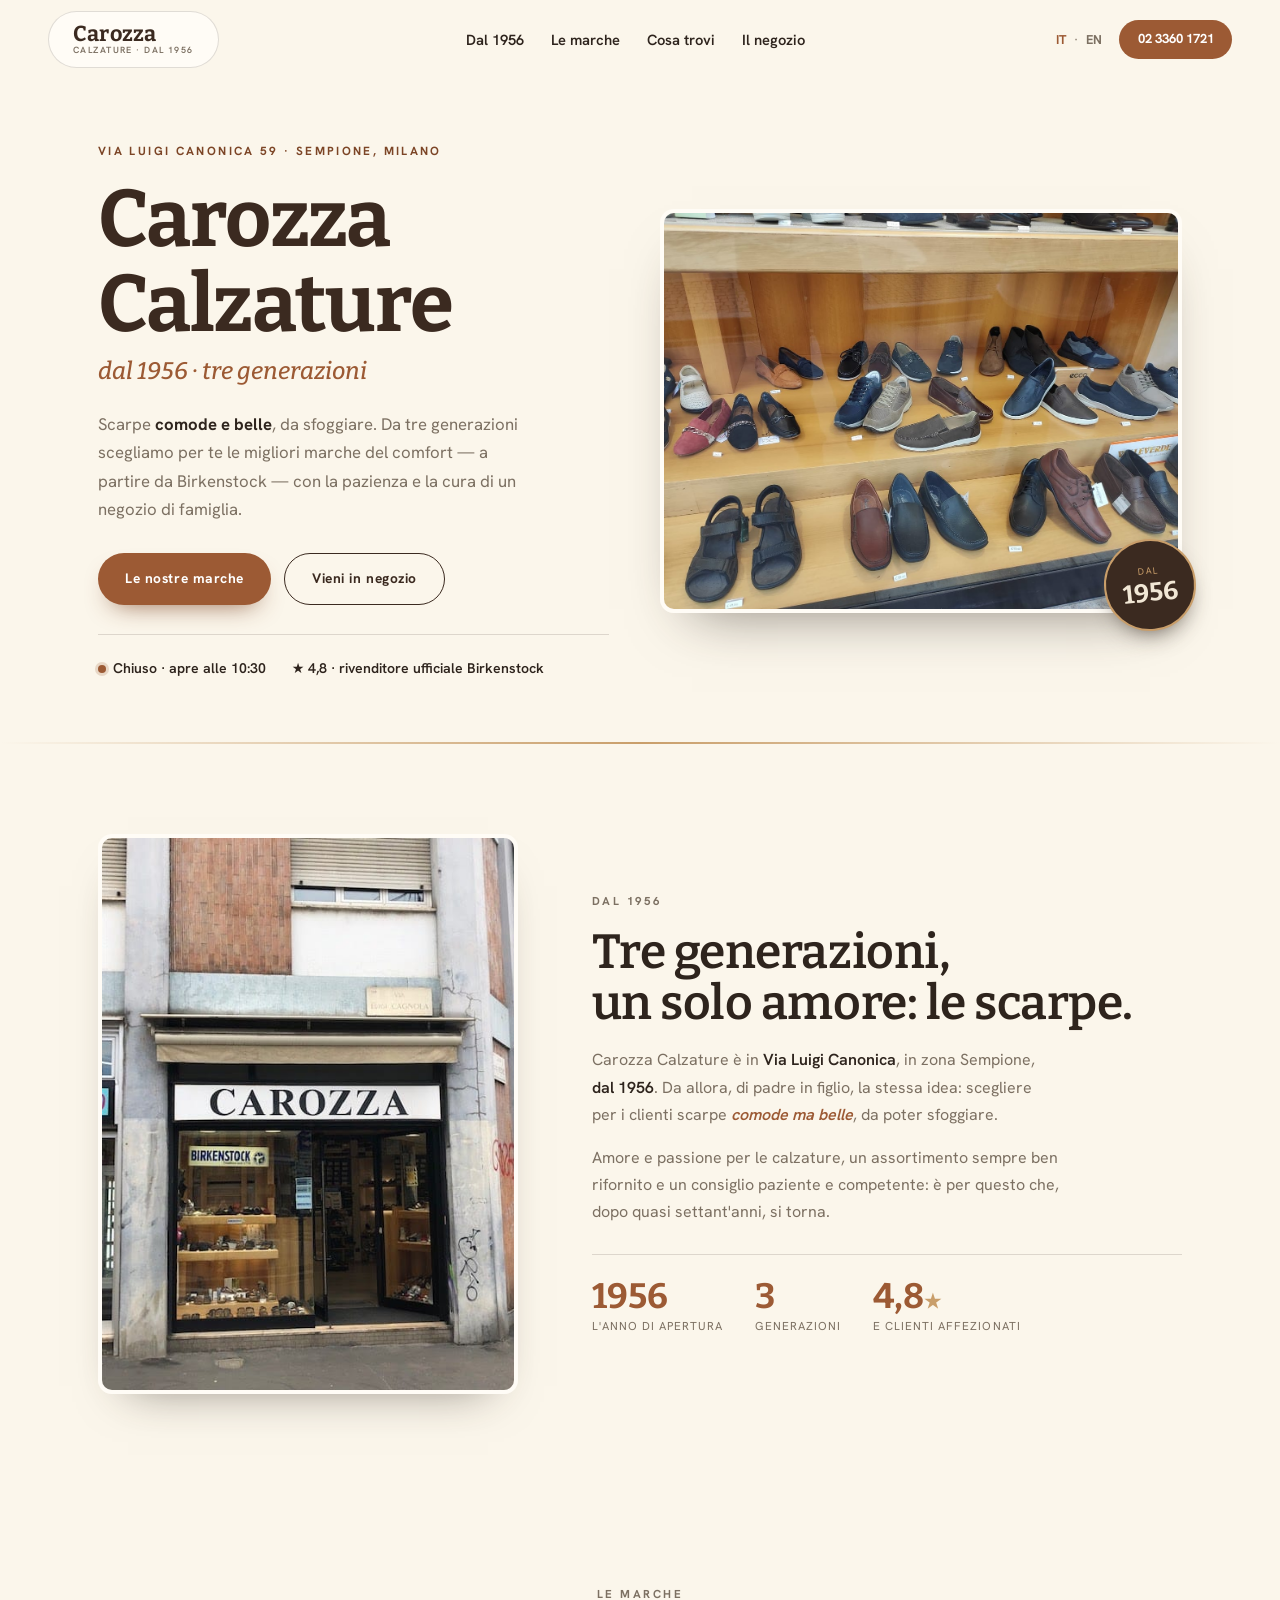
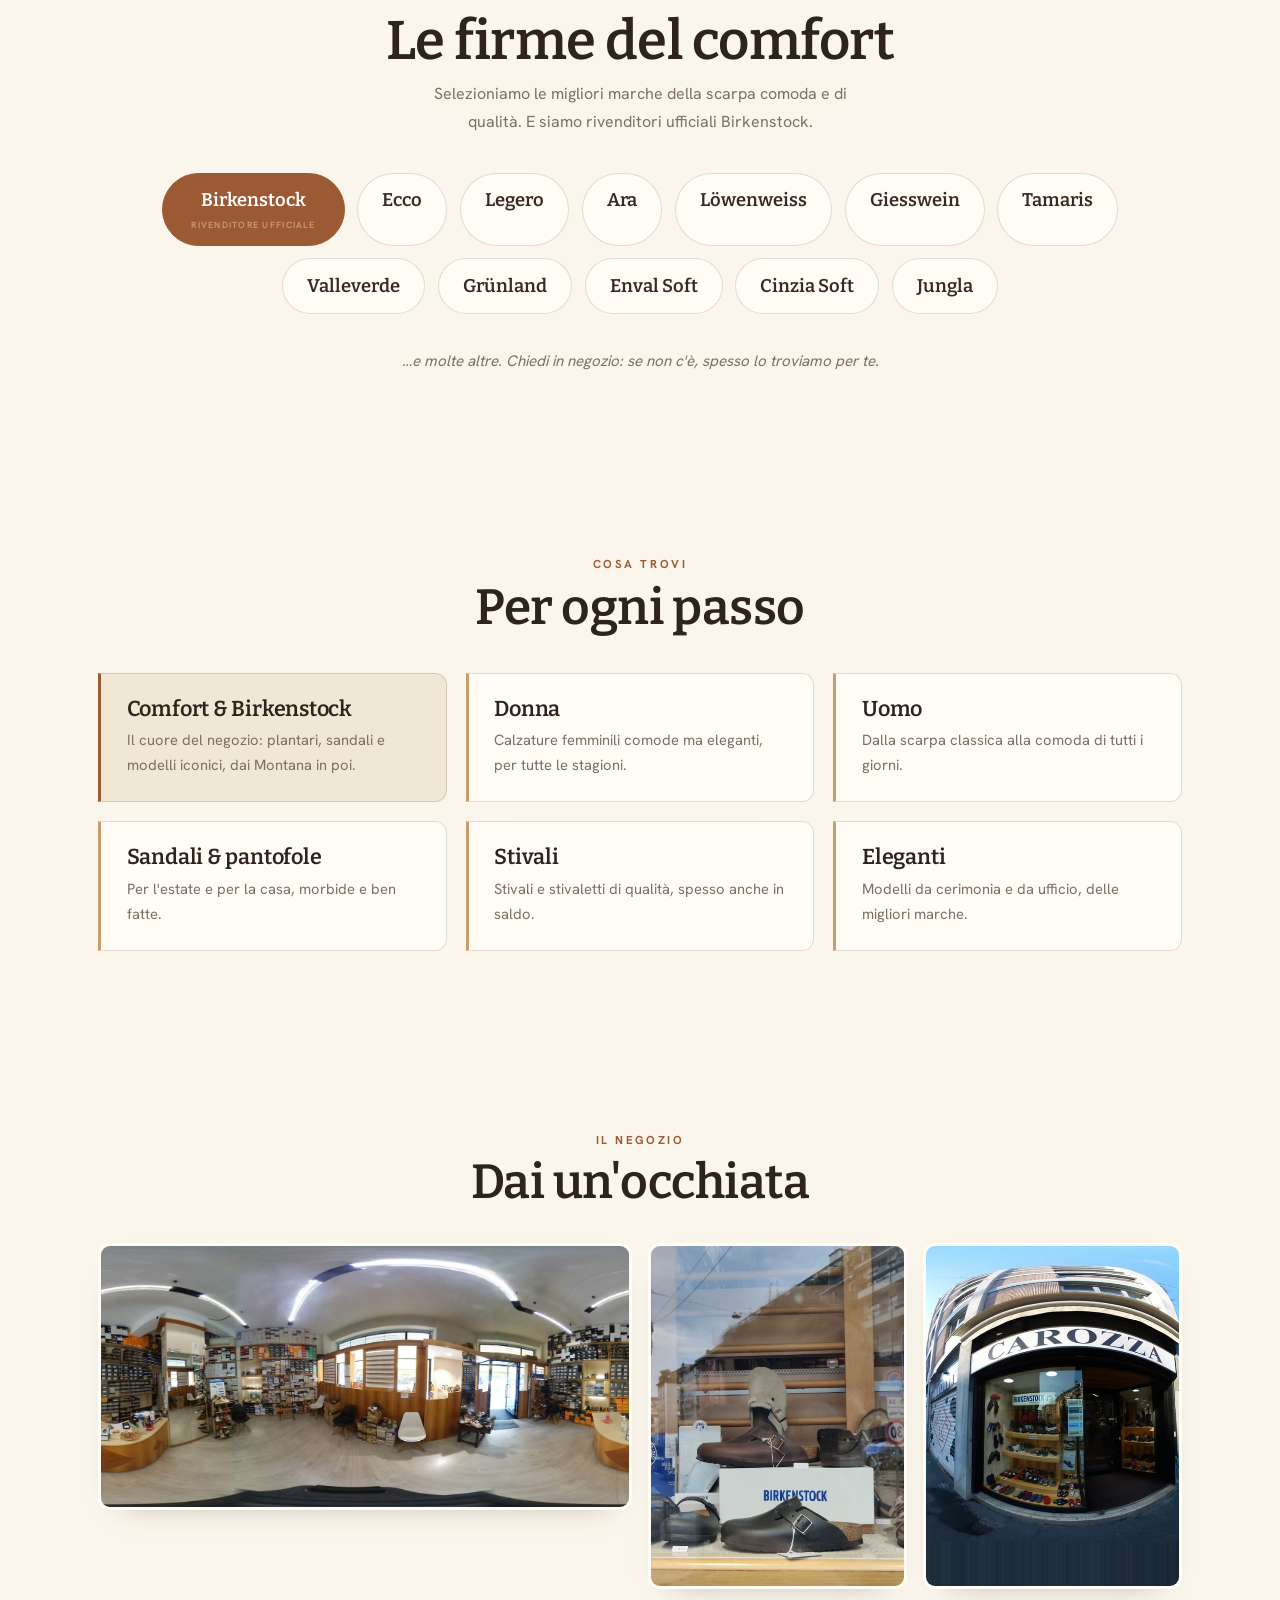
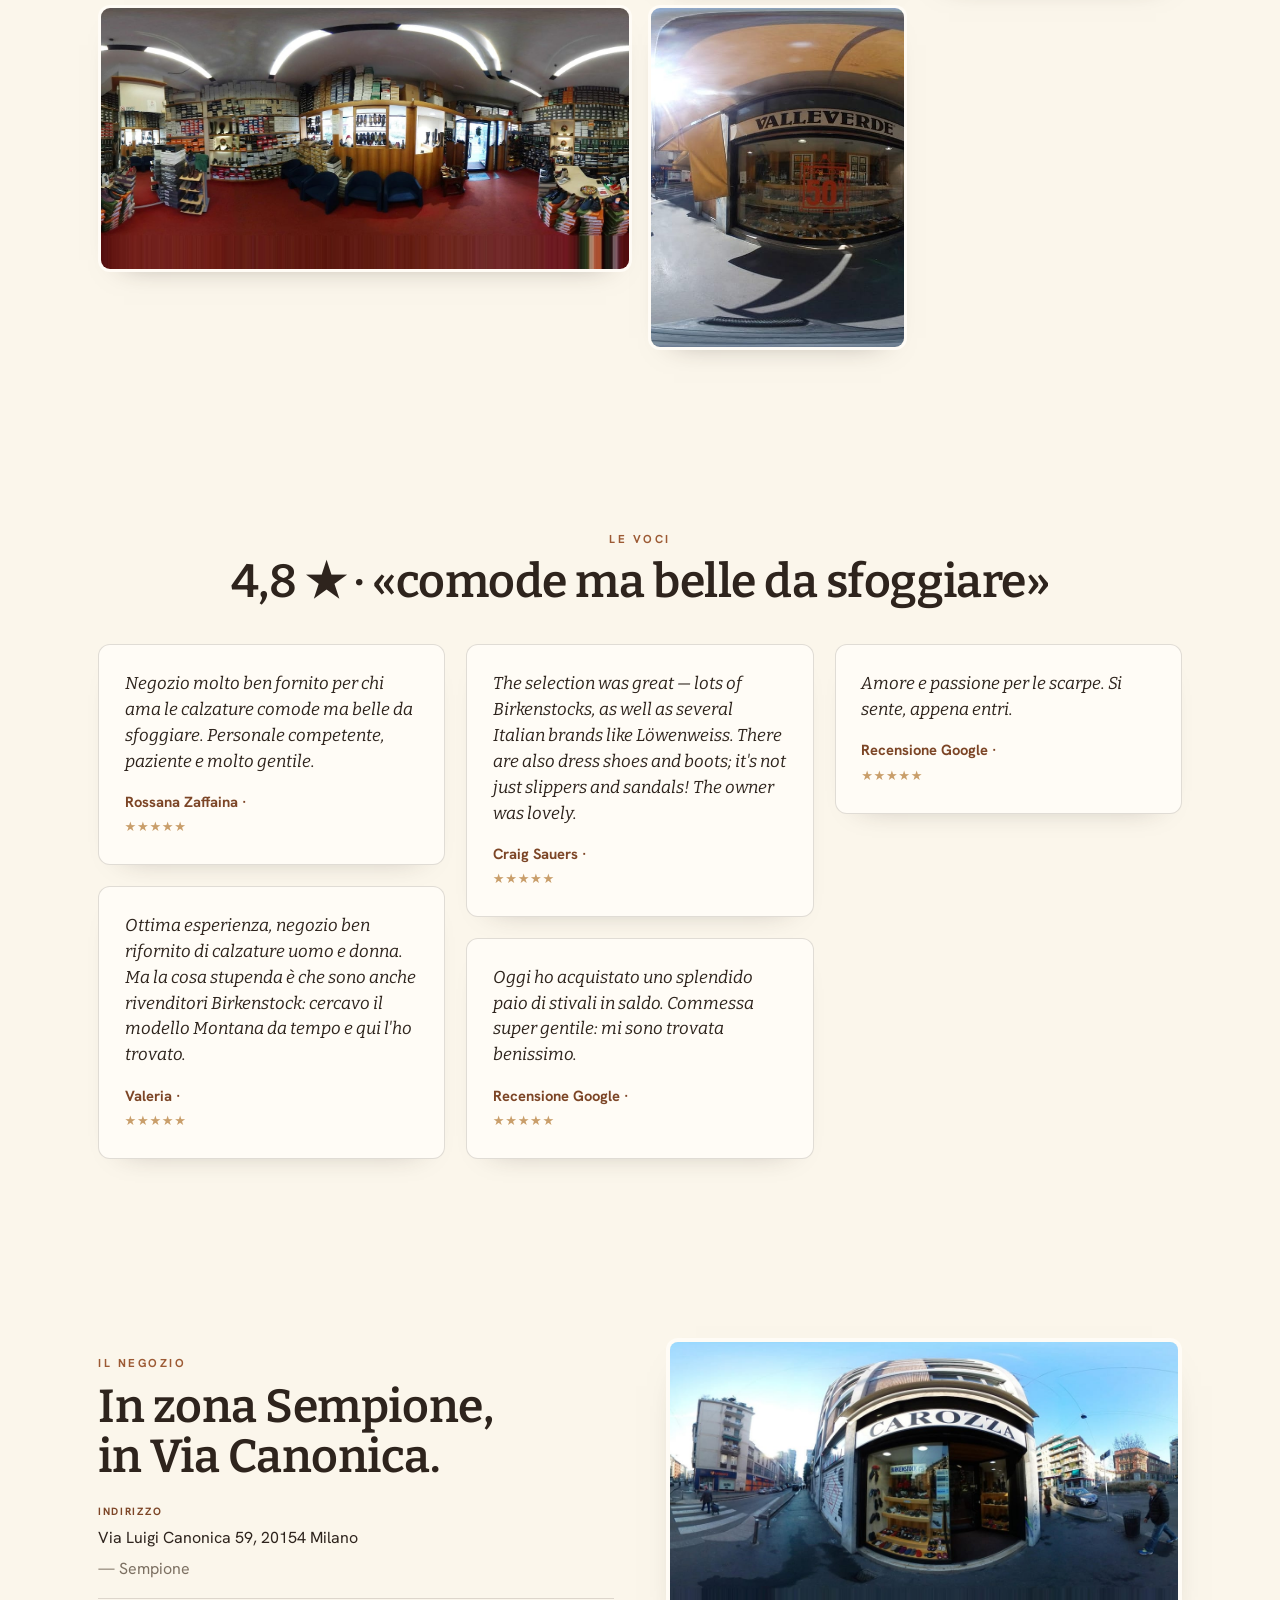
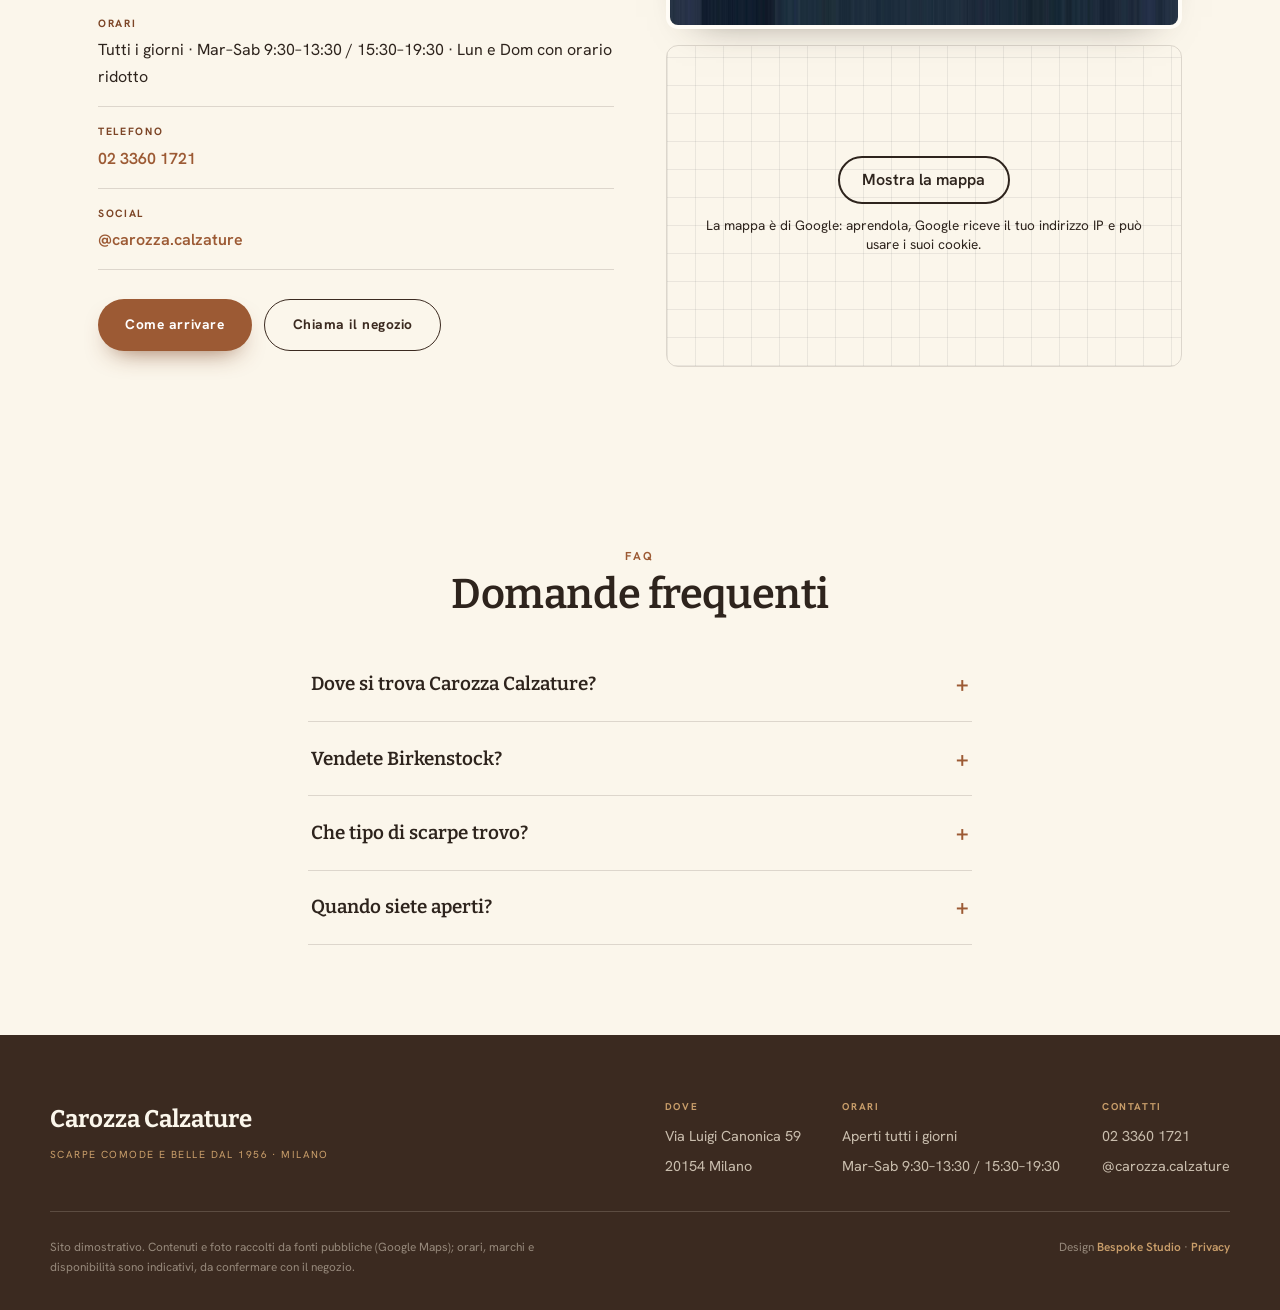
==== commit 7fc0d7b5: "Privacy e pulizia: caratteri sul sito, mappa al clic, informativa, noindex - caratteri copiati nel s" ====
--- a/index.html
+++ b/index.html
@@ -3,6 +3,7 @@
 <head>
 <meta charset="UTF-8" />
 <meta name="viewport" content="width=device-width, initial-scale=1.0" />
+<meta name="robots" content="noindex">
 <title>Carozza Calzature — scarpe comode e belle dal 1956 · Milano</title>
 <meta name="description" content="Carozza Calzature: dal 1956, tre generazioni di scarpe comode e belle in Via Luigi Canonica 59 (Sempione, Milano). Rivenditore ufficiale Birkenstock e delle migliori marche comfort — Ecco, Legero, Ara, Löwenweiss. 4,8★." />
 <link rel="canonical" href="https://rotenzark.github.io/carozza-calzature/" />
@@ -22,32 +23,95 @@
 <link rel="icon" href="img/favicon.svg" type="image/svg+xml" />
 <link rel="icon" href="img/favicon-32.png" sizes="32x32" type="image/png" />
 <link rel="apple-touch-icon" href="img/apple-touch-icon.png" />
-<link rel="preconnect" href="https://fonts.googleapis.com" />
-<link rel="preconnect" href="https://fonts.gstatic.com" crossorigin />
-<link href="https://fonts.googleapis.com/css2?family=Bitter:ital,wght@0,400;0,500;0,600;0,700;1,400;1,500&family=Hanken+Grotesk:wght@400;500;600;700&display=swap" rel="stylesheet" />
+<link rel="stylesheet" href="fonts/fonts.css?v=1">
 <link rel="stylesheet" href="css/styles.css?v=1" />
 <script type="application/ld+json">
 {
-  "@context": "https://schema.org", "@type": "ShoeStore",
+  "@context": "https://schema.org",
+  "@type": "ShoeStore",
   "name": "Carozza Calzature",
   "description": "Negozio di calzature storico di Milano, dal 1956 in Via Luigi Canonica (Sempione): tre generazioni di scarpe comode e belle, per uomo e donna. Rivenditore ufficiale Birkenstock e delle migliori marche comfort — Ecco, Legero, Ara, Löwenweiss, Giesswein, Tamaris, Valleverde.",
   "url": "https://rotenzark.github.io/carozza-calzature/",
-  "telephone": "+390233601721", "priceRange": "€€",
+  "telephone": "+390233601721",
+  "priceRange": "€€",
   "image": "https://rotenzark.github.io/carozza-calzature/img/scaffale.jpg",
-  "address": { "@type": "PostalAddress", "streetAddress": "Via Luigi Canonica 59", "addressLocality": "Milano", "postalCode": "20154", "addressCountry": "IT" },
-  "geo": { "@type": "GeoCoordinates", "latitude": 45.47963, "longitude": 9.1725421 },
-  "aggregateRating": { "@type": "AggregateRating", "ratingValue": "4.8", "reviewCount": "38" },
+  "address": {
+    "@type": "PostalAddress",
+    "streetAddress": "Via Luigi Canonica 59",
+    "addressLocality": "Milano",
+    "postalCode": "20154",
+    "addressCountry": "IT"
+  },
+  "geo": {
+    "@type": "GeoCoordinates",
+    "latitude": 45.47963,
+    "longitude": 9.1725421
+  },
   "foundingDate": "1956",
-  "brand": ["Birkenstock","Ecco","Legero","Ara","Löwenweiss","Giesswein","Tamaris","Valleverde"],
+  "brand": [
+    "Birkenstock",
+    "Ecco",
+    "Legero",
+    "Ara",
+    "Löwenweiss",
+    "Giesswein",
+    "Tamaris",
+    "Valleverde"
+  ],
   "openingHoursSpecification": [
-    { "@type": "OpeningHoursSpecification", "dayOfWeek": ["Tuesday","Wednesday","Thursday","Friday","Saturday"], "opens": "09:30", "closes": "13:30" },
-    { "@type": "OpeningHoursSpecification", "dayOfWeek": ["Tuesday","Wednesday","Thursday","Friday","Saturday"], "opens": "15:30", "closes": "19:30" },
-    { "@type": "OpeningHoursSpecification", "dayOfWeek": "Monday", "opens": "10:00", "closes": "13:00" },
-    { "@type": "OpeningHoursSpecification", "dayOfWeek": "Monday", "opens": "15:30", "closes": "19:30" },
-    { "@type": "OpeningHoursSpecification", "dayOfWeek": "Sunday", "opens": "10:30", "closes": "13:30" },
-    { "@type": "OpeningHoursSpecification", "dayOfWeek": "Sunday", "opens": "14:30", "closes": "18:30" }
+    {
+      "@type": "OpeningHoursSpecification",
+      "dayOfWeek": [
+        "Tuesday",
+        "Wednesday",
+        "Thursday",
+        "Friday",
+        "Saturday"
+      ],
+      "opens": "09:30",
+      "closes": "13:30"
+    },
+    {
+      "@type": "OpeningHoursSpecification",
+      "dayOfWeek": [
+        "Tuesday",
+        "Wednesday",
+        "Thursday",
+        "Friday",
+        "Saturday"
+      ],
+      "opens": "15:30",
+      "closes": "19:30"
+    },
+    {
+      "@type": "OpeningHoursSpecification",
+      "dayOfWeek": "Monday",
+      "opens": "10:00",
+      "closes": "13:00"
+    },
+    {
+      "@type": "OpeningHoursSpecification",
+      "dayOfWeek": "Monday",
+      "opens": "15:30",
+      "closes": "19:30"
+    },
+    {
+      "@type": "OpeningHoursSpecification",
+      "dayOfWeek": "Sunday",
+      "opens": "10:30",
+      "closes": "13:30"
+    },
+    {
+      "@type": "OpeningHoursSpecification",
+      "dayOfWeek": "Sunday",
+      "opens": "14:30",
+      "closes": "18:30"
+    }
   ],
-  "sameAs": ["https://www.instagram.com/carozza.calzature/", "https://www.facebook.com/carozzacalzature/"]
+  "sameAs": [
+    "https://www.instagram.com/carozza.calzature/",
+    "https://www.facebook.com/carozzacalzature/"
+  ]
 }
 </script>
 <script type="application/ld+json">
@@ -179,11 +243,11 @@
 <section id="recensioni" class="section recensioni">
   <div class="rev-head reveal"><p class="kicker" data-i18n="rev.kicker">Le voci</p><h2 data-i18n="rev.h2">4,8 ★ · «comode ma belle da sfoggiare»</h2></div>
   <div class="rev-grid">
-    <blockquote class="rev reveal"><p>Negozio molto ben fornito per chi ama le calzature comode ma belle da sfoggiare. Personale competente, paziente e molto gentile.</p><cite>Rossana Zaffaina · <span>★★★★★</span></cite></blockquote>
-    <blockquote class="rev reveal reveal-d1"><p>Ottima esperienza, negozio ben rifornito di calzature uomo e donna. Ma la cosa stupenda è che sono anche rivenditori Birkenstock: cercavo il modello Montana da tempo e qui l'ho trovato.</p><cite>Valeria · <span>★★★★★</span></cite></blockquote>
+    <blockquote class="rev reveal"><p lang="it">Negozio molto ben fornito per chi ama le calzature comode ma belle da sfoggiare. Personale competente, paziente e molto gentile.</p><cite>Rossana Zaffaina · <span>★★★★★</span></cite></blockquote>
+    <blockquote class="rev reveal reveal-d1"><p lang="it">Ottima esperienza, negozio ben rifornito di calzature uomo e donna. Ma la cosa stupenda è che sono anche rivenditori Birkenstock: cercavo il modello Montana da tempo e qui l'ho trovato.</p><cite>Valeria · <span>★★★★★</span></cite></blockquote>
     <blockquote class="rev reveal reveal-d2"><p>The selection was great — lots of Birkenstocks, as well as several Italian brands like Löwenweiss. There are also dress shoes and boots; it's not just slippers and sandals! The owner was lovely.</p><cite>Craig Sauers · <span>★★★★★</span></cite></blockquote>
-    <blockquote class="rev reveal"><p>Oggi ho acquistato uno splendido paio di stivali in saldo. Commessa super gentile: mi sono trovata benissimo.</p><cite data-i18n="rev.g1">Recensione Google · <span>★★★★★</span></cite></blockquote>
-    <blockquote class="rev reveal reveal-d1"><p>Amore e passione per le scarpe. Si sente, appena entri.</p><cite data-i18n="rev.g2">Recensione Google · <span>★★★★★</span></cite></blockquote>
+    <blockquote class="rev reveal"><p lang="it">Oggi ho acquistato uno splendido paio di stivali in saldo. Commessa super gentile: mi sono trovata benissimo.</p><cite data-i18n="rev.g1">Recensione Google · <span>★★★★★</span></cite></blockquote>
+    <blockquote class="rev reveal reveal-d1"><p lang="it">Amore e passione per le scarpe. Si sente, appena entri.</p><cite data-i18n="rev.g2">Recensione Google · <span>★★★★★</span></cite></blockquote>
   </div>
 </section>
 
@@ -206,7 +270,7 @@
     </div>
     <div class="dove-side reveal">
       <figure class="dove-photo"><img src="img/storefront.jpg" alt="L'ingresso di Carozza Calzature in Via Canonica" width="1600" height="800" loading="lazy" /></figure>
-      <div class="dove-map"><iframe title="Mappa Carozza Calzature" src="https://www.google.com/maps?q=Carozza+Calzature+Via+Luigi+Canonica+59+Milano&output=embed" loading="lazy" referrerpolicy="no-referrer-when-downgrade"></iframe></div>
+      <div class="dove-map"><div class="mappa-clic" data-mappa-clic style="--mappa-h: 320px"><template><iframe title="Mappa Carozza Calzature" src="https://www.google.com/maps?q=Carozza+Calzature+Via+Luigi+Canonica+59+Milano&output=embed" loading="lazy" referrerpolicy="no-referrer-when-downgrade"></iframe></template><div class="mappa-clic__velo"><a class="mappa-clic__btn" href="https://www.google.com/maps/dir/?api=1&destination=Carozza+Calzature+Via+Luigi+Canonica+59+Milano" target="_blank" rel="noopener">Mostra la mappa</a><p class="mappa-clic__nota">La mappa è di Google: aprendola, Google riceve il tuo indirizzo IP e può usare i suoi cookie.</p></div></div></div>
     </div>
   </div>
 </section>
@@ -233,7 +297,7 @@
   </div>
   <div class="foot-bottom">
     <p data-i18n="foot.disclaimer">Sito dimostrativo. Contenuti e foto raccolti da fonti pubbliche (Google Maps); orari, marchi e disponibilità sono indicativi, da confermare con il negozio.</p>
-    <p class="foot-credit">Design <a href="https://bespokestud.io" target="_blank" rel="noopener">Bespoke Studio</a></p>
+    <p class="foot-credit">Design <a href="https://bespokestud.io" target="_blank" rel="noopener">Bespoke Studio</a> · <a href="privacy.html">Privacy</a></p>
   </div>
 </footer>
 
@@ -245,5 +309,6 @@
 
 <div id="lightbox" aria-hidden="true"><button id="lb-close" aria-label="Chiudi">✕</button><img id="lb-img" src="" alt="" /></div>
 <script src="js/main.js?v=1"></script>
+<script src="js/mappa-clic.js?v=1" defer></script>
 </body>
 </html>
--- a/fonts/fonts.css
+++ b/fonts/fonts.css
@@ -0,0 +1,415 @@
+/* Caratteri ospitati sul sito: nessuna richiesta a Google Fonts o Fontshare (giro privacy 1/10/2026). Licenze in LICENSE.txt. */
+/* cyrillic-ext */
+@font-face {
+  font-family: 'Bitter';
+  font-style: italic;
+  font-weight: 400;
+  font-display: swap;
+  src: url(bitter-v42-rax-HiqOu8IVPmn7erxmJD1img.woff2) format('woff2');
+  unicode-range: U+0460-052F, U+1C80-1C8A, U+20B4, U+2DE0-2DFF, U+A640-A69F, U+FE2E-FE2F;
+}
+/* cyrillic */
+@font-face {
+  font-family: 'Bitter';
+  font-style: italic;
+  font-weight: 400;
+  font-display: swap;
+  src: url(bitter-v42-rax-HiqOu8IVPmn7erxvJD1img.woff2) format('woff2');
+  unicode-range: U+0301, U+0400-045F, U+0490-0491, U+04B0-04B1, U+2116;
+}
+/* vietnamese */
+@font-face {
+  font-family: 'Bitter';
+  font-style: italic;
+  font-weight: 400;
+  font-display: swap;
+  src: url(bitter-v42-rax-HiqOu8IVPmn7erxkJD1img.woff2) format('woff2');
+  unicode-range: U+0102-0103, U+0110-0111, U+0128-0129, U+0168-0169, U+01A0-01A1, U+01AF-01B0, U+0300-0301, U+0303-0304, U+0308-0309, U+0323, U+0329, U+1EA0-1EF9, U+20AB;
+}
+/* latin-ext */
+@font-face {
+  font-family: 'Bitter';
+  font-style: italic;
+  font-weight: 400;
+  font-display: swap;
+  src: url(bitter-v42-rax-HiqOu8IVPmn7erxlJD1img.woff2) format('woff2');
+  unicode-range: U+0100-02BA, U+02BD-02C5, U+02C7-02CC, U+02CE-02D7, U+02DD-02FF, U+0304, U+0308, U+0329, U+1D00-1DBF, U+1E00-1E9F, U+1EF2-1EFF, U+2020, U+20A0-20AB, U+20AD-20C0, U+2113, U+2C60-2C7F, U+A720-A7FF;
+}
+/* latin */
+@font-face {
+  font-family: 'Bitter';
+  font-style: italic;
+  font-weight: 400;
+  font-display: swap;
+  src: url(bitter-v42-rax-HiqOu8IVPmn7erxrJD0.woff2) format('woff2');
+  unicode-range: U+0000-00FF, U+0131, U+0152-0153, U+02BB-02BC, U+02C6, U+02DA, U+02DC, U+0304, U+0308, U+0329, U+2000-206F, U+20AC, U+2122, U+2191, U+2193, U+2212, U+2215, U+FEFF, U+FFFD;
+}
+/* cyrillic-ext */
+@font-face {
+  font-family: 'Bitter';
+  font-style: italic;
+  font-weight: 500;
+  font-display: swap;
+  src: url(bitter-v42-rax-HiqOu8IVPmn7erxmJD1img.woff2) format('woff2');
+  unicode-range: U+0460-052F, U+1C80-1C8A, U+20B4, U+2DE0-2DFF, U+A640-A69F, U+FE2E-FE2F;
+}
+/* cyrillic */
+@font-face {
+  font-family: 'Bitter';
+  font-style: italic;
+  font-weight: 500;
+  font-display: swap;
+  src: url(bitter-v42-rax-HiqOu8IVPmn7erxvJD1img.woff2) format('woff2');
+  unicode-range: U+0301, U+0400-045F, U+0490-0491, U+04B0-04B1, U+2116;
+}
+/* vietnamese */
+@font-face {
+  font-family: 'Bitter';
+  font-style: italic;
+  font-weight: 500;
+  font-display: swap;
+  src: url(bitter-v42-rax-HiqOu8IVPmn7erxkJD1img.woff2) format('woff2');
+  unicode-range: U+0102-0103, U+0110-0111, U+0128-0129, U+0168-0169, U+01A0-01A1, U+01AF-01B0, U+0300-0301, U+0303-0304, U+0308-0309, U+0323, U+0329, U+1EA0-1EF9, U+20AB;
+}
+/* latin-ext */
+@font-face {
+  font-family: 'Bitter';
+  font-style: italic;
+  font-weight: 500;
+  font-display: swap;
+  src: url(bitter-v42-rax-HiqOu8IVPmn7erxlJD1img.woff2) format('woff2');
+  unicode-range: U+0100-02BA, U+02BD-02C5, U+02C7-02CC, U+02CE-02D7, U+02DD-02FF, U+0304, U+0308, U+0329, U+1D00-1DBF, U+1E00-1E9F, U+1EF2-1EFF, U+2020, U+20A0-20AB, U+20AD-20C0, U+2113, U+2C60-2C7F, U+A720-A7FF;
+}
+/* latin */
+@font-face {
+  font-family: 'Bitter';
+  font-style: italic;
+  font-weight: 500;
+  font-display: swap;
+  src: url(bitter-v42-rax-HiqOu8IVPmn7erxrJD0.woff2) format('woff2');
+  unicode-range: U+0000-00FF, U+0131, U+0152-0153, U+02BB-02BC, U+02C6, U+02DA, U+02DC, U+0304, U+0308, U+0329, U+2000-206F, U+20AC, U+2122, U+2191, U+2193, U+2212, U+2215, U+FEFF, U+FFFD;
+}
+/* cyrillic-ext */
+@font-face {
+  font-family: 'Bitter';
+  font-style: normal;
+  font-weight: 400;
+  font-display: swap;
+  src: url(bitter-v42-rax8HiqOu8IVPmn7coxpPDk.woff2) format('woff2');
+  unicode-range: U+0460-052F, U+1C80-1C8A, U+20B4, U+2DE0-2DFF, U+A640-A69F, U+FE2E-FE2F;
+}
+/* cyrillic */
+@font-face {
+  font-family: 'Bitter';
+  font-style: normal;
+  font-weight: 400;
+  font-display: swap;
+  src: url(bitter-v42-rax8HiqOu8IVPmn7e4xpPDk.woff2) format('woff2');
+  unicode-range: U+0301, U+0400-045F, U+0490-0491, U+04B0-04B1, U+2116;
+}
+/* vietnamese */
+@font-face {
+  font-family: 'Bitter';
+  font-style: normal;
+  font-weight: 400;
+  font-display: swap;
+  src: url(bitter-v42-rax8HiqOu8IVPmn7cIxpPDk.woff2) format('woff2');
+  unicode-range: U+0102-0103, U+0110-0111, U+0128-0129, U+0168-0169, U+01A0-01A1, U+01AF-01B0, U+0300-0301, U+0303-0304, U+0308-0309, U+0323, U+0329, U+1EA0-1EF9, U+20AB;
+}
+/* latin-ext */
+@font-face {
+  font-family: 'Bitter';
+  font-style: normal;
+  font-weight: 400;
+  font-display: swap;
+  src: url(bitter-v42-rax8HiqOu8IVPmn7cYxpPDk.woff2) format('woff2');
+  unicode-range: U+0100-02BA, U+02BD-02C5, U+02C7-02CC, U+02CE-02D7, U+02DD-02FF, U+0304, U+0308, U+0329, U+1D00-1DBF, U+1E00-1E9F, U+1EF2-1EFF, U+2020, U+20A0-20AB, U+20AD-20C0, U+2113, U+2C60-2C7F, U+A720-A7FF;
+}
+/* latin */
+@font-face {
+  font-family: 'Bitter';
+  font-style: normal;
+  font-weight: 400;
+  font-display: swap;
+  src: url(bitter-v42-rax8HiqOu8IVPmn7f4xp.woff2) format('woff2');
+  unicode-range: U+0000-00FF, U+0131, U+0152-0153, U+02BB-02BC, U+02C6, U+02DA, U+02DC, U+0304, U+0308, U+0329, U+2000-206F, U+20AC, U+2122, U+2191, U+2193, U+2212, U+2215, U+FEFF, U+FFFD;
+}
+/* cyrillic-ext */
+@font-face {
+  font-family: 'Bitter';
+  font-style: normal;
+  font-weight: 500;
+  font-display: swap;
+  src: url(bitter-v42-rax8HiqOu8IVPmn7coxpPDk.woff2) format('woff2');
+  unicode-range: U+0460-052F, U+1C80-1C8A, U+20B4, U+2DE0-2DFF, U+A640-A69F, U+FE2E-FE2F;
+}
+/* cyrillic */
+@font-face {
+  font-family: 'Bitter';
+  font-style: normal;
+  font-weight: 500;
+  font-display: swap;
+  src: url(bitter-v42-rax8HiqOu8IVPmn7e4xpPDk.woff2) format('woff2');
+  unicode-range: U+0301, U+0400-045F, U+0490-0491, U+04B0-04B1, U+2116;
+}
+/* vietnamese */
+@font-face {
+  font-family: 'Bitter';
+  font-style: normal;
+  font-weight: 500;
+  font-display: swap;
+  src: url(bitter-v42-rax8HiqOu8IVPmn7cIxpPDk.woff2) format('woff2');
+  unicode-range: U+0102-0103, U+0110-0111, U+0128-0129, U+0168-0169, U+01A0-01A1, U+01AF-01B0, U+0300-0301, U+0303-0304, U+0308-0309, U+0323, U+0329, U+1EA0-1EF9, U+20AB;
+}
+/* latin-ext */
+@font-face {
+  font-family: 'Bitter';
+  font-style: normal;
+  font-weight: 500;
+  font-display: swap;
+  src: url(bitter-v42-rax8HiqOu8IVPmn7cYxpPDk.woff2) format('woff2');
+  unicode-range: U+0100-02BA, U+02BD-02C5, U+02C7-02CC, U+02CE-02D7, U+02DD-02FF, U+0304, U+0308, U+0329, U+1D00-1DBF, U+1E00-1E9F, U+1EF2-1EFF, U+2020, U+20A0-20AB, U+20AD-20C0, U+2113, U+2C60-2C7F, U+A720-A7FF;
+}
+/* latin */
+@font-face {
+  font-family: 'Bitter';
+  font-style: normal;
+  font-weight: 500;
+  font-display: swap;
+  src: url(bitter-v42-rax8HiqOu8IVPmn7f4xp.woff2) format('woff2');
+  unicode-range: U+0000-00FF, U+0131, U+0152-0153, U+02BB-02BC, U+02C6, U+02DA, U+02DC, U+0304, U+0308, U+0329, U+2000-206F, U+20AC, U+2122, U+2191, U+2193, U+2212, U+2215, U+FEFF, U+FFFD;
+}
+/* cyrillic-ext */
+@font-face {
+  font-family: 'Bitter';
+  font-style: normal;
+  font-weight: 600;
+  font-display: swap;
+  src: url(bitter-v42-rax8HiqOu8IVPmn7coxpPDk.woff2) format('woff2');
+  unicode-range: U+0460-052F, U+1C80-1C8A, U+20B4, U+2DE0-2DFF, U+A640-A69F, U+FE2E-FE2F;
+}
+/* cyrillic */
+@font-face {
+  font-family: 'Bitter';
+  font-style: normal;
+  font-weight: 600;
+  font-display: swap;
+  src: url(bitter-v42-rax8HiqOu8IVPmn7e4xpPDk.woff2) format('woff2');
+  unicode-range: U+0301, U+0400-045F, U+0490-0491, U+04B0-04B1, U+2116;
+}
+/* vietnamese */
+@font-face {
+  font-family: 'Bitter';
+  font-style: normal;
+  font-weight: 600;
+  font-display: swap;
+  src: url(bitter-v42-rax8HiqOu8IVPmn7cIxpPDk.woff2) format('woff2');
+  unicode-range: U+0102-0103, U+0110-0111, U+0128-0129, U+0168-0169, U+01A0-01A1, U+01AF-01B0, U+0300-0301, U+0303-0304, U+0308-0309, U+0323, U+0329, U+1EA0-1EF9, U+20AB;
+}
+/* latin-ext */
+@font-face {
+  font-family: 'Bitter';
+  font-style: normal;
+  font-weight: 600;
+  font-display: swap;
+  src: url(bitter-v42-rax8HiqOu8IVPmn7cYxpPDk.woff2) format('woff2');
+  unicode-range: U+0100-02BA, U+02BD-02C5, U+02C7-02CC, U+02CE-02D7, U+02DD-02FF, U+0304, U+0308, U+0329, U+1D00-1DBF, U+1E00-1E9F, U+1EF2-1EFF, U+2020, U+20A0-20AB, U+20AD-20C0, U+2113, U+2C60-2C7F, U+A720-A7FF;
+}
+/* latin */
+@font-face {
+  font-family: 'Bitter';
+  font-style: normal;
+  font-weight: 600;
+  font-display: swap;
+  src: url(bitter-v42-rax8HiqOu8IVPmn7f4xp.woff2) format('woff2');
+  unicode-range: U+0000-00FF, U+0131, U+0152-0153, U+02BB-02BC, U+02C6, U+02DA, U+02DC, U+0304, U+0308, U+0329, U+2000-206F, U+20AC, U+2122, U+2191, U+2193, U+2212, U+2215, U+FEFF, U+FFFD;
+}
+/* cyrillic-ext */
+@font-face {
+  font-family: 'Bitter';
+  font-style: normal;
+  font-weight: 700;
+  font-display: swap;
+  src: url(bitter-v42-rax8HiqOu8IVPmn7coxpPDk.woff2) format('woff2');
+  unicode-range: U+0460-052F, U+1C80-1C8A, U+20B4, U+2DE0-2DFF, U+A640-A69F, U+FE2E-FE2F;
+}
+/* cyrillic */
+@font-face {
+  font-family: 'Bitter';
+  font-style: normal;
+  font-weight: 700;
+  font-display: swap;
+  src: url(bitter-v42-rax8HiqOu8IVPmn7e4xpPDk.woff2) format('woff2');
+  unicode-range: U+0301, U+0400-045F, U+0490-0491, U+04B0-04B1, U+2116;
+}
+/* vietnamese */
+@font-face {
+  font-family: 'Bitter';
+  font-style: normal;
+  font-weight: 700;
+  font-display: swap;
+  src: url(bitter-v42-rax8HiqOu8IVPmn7cIxpPDk.woff2) format('woff2');
+  unicode-range: U+0102-0103, U+0110-0111, U+0128-0129, U+0168-0169, U+01A0-01A1, U+01AF-01B0, U+0300-0301, U+0303-0304, U+0308-0309, U+0323, U+0329, U+1EA0-1EF9, U+20AB;
+}
+/* latin-ext */
+@font-face {
+  font-family: 'Bitter';
+  font-style: normal;
+  font-weight: 700;
+  font-display: swap;
+  src: url(bitter-v42-rax8HiqOu8IVPmn7cYxpPDk.woff2) format('woff2');
+  unicode-range: U+0100-02BA, U+02BD-02C5, U+02C7-02CC, U+02CE-02D7, U+02DD-02FF, U+0304, U+0308, U+0329, U+1D00-1DBF, U+1E00-1E9F, U+1EF2-1EFF, U+2020, U+20A0-20AB, U+20AD-20C0, U+2113, U+2C60-2C7F, U+A720-A7FF;
+}
+/* latin */
+@font-face {
+  font-family: 'Bitter';
+  font-style: normal;
+  font-weight: 700;
+  font-display: swap;
+  src: url(bitter-v42-rax8HiqOu8IVPmn7f4xp.woff2) format('woff2');
+  unicode-range: U+0000-00FF, U+0131, U+0152-0153, U+02BB-02BC, U+02C6, U+02DA, U+02DC, U+0304, U+0308, U+0329, U+2000-206F, U+20AC, U+2122, U+2191, U+2193, U+2212, U+2215, U+FEFF, U+FFFD;
+}
+/* cyrillic-ext */
+@font-face {
+  font-family: 'Hanken Grotesk';
+  font-style: normal;
+  font-weight: 400;
+  font-display: swap;
+  src: url(hankengrotesk-v12-ieVn2YZDLWuGJpnzaiwFXS9tYtpQ59CjCQ.woff2) format('woff2');
+  unicode-range: U+0460-052F, U+1C80-1C8A, U+20B4, U+2DE0-2DFF, U+A640-A69F, U+FE2E-FE2F;
+}
+/* vietnamese */
+@font-face {
+  font-family: 'Hanken Grotesk';
+  font-style: normal;
+  font-weight: 400;
+  font-display: swap;
+  src: url(hankengrotesk-v12-ieVn2YZDLWuGJpnzaiwFXS9tYtpS59CjCQ.woff2) format('woff2');
+  unicode-range: U+0102-0103, U+0110-0111, U+0128-0129, U+0168-0169, U+01A0-01A1, U+01AF-01B0, U+0300-0301, U+0303-0304, U+0308-0309, U+0323, U+0329, U+1EA0-1EF9, U+20AB;
+}
+/* latin-ext */
+@font-face {
+  font-family: 'Hanken Grotesk';
+  font-style: normal;
+  font-weight: 400;
+  font-display: swap;
+  src: url(hankengrotesk-v12-ieVn2YZDLWuGJpnzaiwFXS9tYtpT59CjCQ.woff2) format('woff2');
+  unicode-range: U+0100-02BA, U+02BD-02C5, U+02C7-02CC, U+02CE-02D7, U+02DD-02FF, U+0304, U+0308, U+0329, U+1D00-1DBF, U+1E00-1E9F, U+1EF2-1EFF, U+2020, U+20A0-20AB, U+20AD-20C0, U+2113, U+2C60-2C7F, U+A720-A7FF;
+}
+/* latin */
+@font-face {
+  font-family: 'Hanken Grotesk';
+  font-style: normal;
+  font-weight: 400;
+  font-display: swap;
+  src: url(hankengrotesk-v12-ieVn2YZDLWuGJpnzaiwFXS9tYtpd59A.woff2) format('woff2');
+  unicode-range: U+0000-00FF, U+0131, U+0152-0153, U+02BB-02BC, U+02C6, U+02DA, U+02DC, U+0304, U+0308, U+0329, U+2000-206F, U+20AC, U+2122, U+2191, U+2193, U+2212, U+2215, U+FEFF, U+FFFD;
+}
+/* cyrillic-ext */
+@font-face {
+  font-family: 'Hanken Grotesk';
+  font-style: normal;
+  font-weight: 500;
+  font-display: swap;
+  src: url(hankengrotesk-v12-ieVn2YZDLWuGJpnzaiwFXS9tYtpQ59CjCQ.woff2) format('woff2');
+  unicode-range: U+0460-052F, U+1C80-1C8A, U+20B4, U+2DE0-2DFF, U+A640-A69F, U+FE2E-FE2F;
+}
+/* vietnamese */
+@font-face {
+  font-family: 'Hanken Grotesk';
+  font-style: normal;
+  font-weight: 500;
+  font-display: swap;
+  src: url(hankengrotesk-v12-ieVn2YZDLWuGJpnzaiwFXS9tYtpS59CjCQ.woff2) format('woff2');
+  unicode-range: U+0102-0103, U+0110-0111, U+0128-0129, U+0168-0169, U+01A0-01A1, U+01AF-01B0, U+0300-0301, U+0303-0304, U+0308-0309, U+0323, U+0329, U+1EA0-1EF9, U+20AB;
+}
+/* latin-ext */
+@font-face {
+  font-family: 'Hanken Grotesk';
+  font-style: normal;
+  font-weight: 500;
+  font-display: swap;
+  src: url(hankengrotesk-v12-ieVn2YZDLWuGJpnzaiwFXS9tYtpT59CjCQ.woff2) format('woff2');
+  unicode-range: U+0100-02BA, U+02BD-02C5, U+02C7-02CC, U+02CE-02D7, U+02DD-02FF, U+0304, U+0308, U+0329, U+1D00-1DBF, U+1E00-1E9F, U+1EF2-1EFF, U+2020, U+20A0-20AB, U+20AD-20C0, U+2113, U+2C60-2C7F, U+A720-A7FF;
+}
+/* latin */
+@font-face {
+  font-family: 'Hanken Grotesk';
+  font-style: normal;
+  font-weight: 500;
+  font-display: swap;
+  src: url(hankengrotesk-v12-ieVn2YZDLWuGJpnzaiwFXS9tYtpd59A.woff2) format('woff2');
+  unicode-range: U+0000-00FF, U+0131, U+0152-0153, U+02BB-02BC, U+02C6, U+02DA, U+02DC, U+0304, U+0308, U+0329, U+2000-206F, U+20AC, U+2122, U+2191, U+2193, U+2212, U+2215, U+FEFF, U+FFFD;
+}
+/* cyrillic-ext */
+@font-face {
+  font-family: 'Hanken Grotesk';
+  font-style: normal;
+  font-weight: 600;
+  font-display: swap;
+  src: url(hankengrotesk-v12-ieVn2YZDLWuGJpnzaiwFXS9tYtpQ59CjCQ.woff2) format('woff2');
+  unicode-range: U+0460-052F, U+1C80-1C8A, U+20B4, U+2DE0-2DFF, U+A640-A69F, U+FE2E-FE2F;
+}
+/* vietnamese */
+@font-face {
+  font-family: 'Hanken Grotesk';
+  font-style: normal;
+  font-weight: 600;
+  font-display: swap;
+  src: url(hankengrotesk-v12-ieVn2YZDLWuGJpnzaiwFXS9tYtpS59CjCQ.woff2) format('woff2');
+  unicode-range: U+0102-0103, U+0110-0111, U+0128-0129, U+0168-0169, U+01A0-01A1, U+01AF-01B0, U+0300-0301, U+0303-0304, U+0308-0309, U+0323, U+0329, U+1EA0-1EF9, U+20AB;
+}
+/* latin-ext */
+@font-face {
+  font-family: 'Hanken Grotesk';
+  font-style: normal;
+  font-weight: 600;
+  font-display: swap;
+  src: url(hankengrotesk-v12-ieVn2YZDLWuGJpnzaiwFXS9tYtpT59CjCQ.woff2) format('woff2');
+  unicode-range: U+0100-02BA, U+02BD-02C5, U+02C7-02CC, U+02CE-02D7, U+02DD-02FF, U+0304, U+0308, U+0329, U+1D00-1DBF, U+1E00-1E9F, U+1EF2-1EFF, U+2020, U+20A0-20AB, U+20AD-20C0, U+2113, U+2C60-2C7F, U+A720-A7FF;
+}
+/* latin */
+@font-face {
+  font-family: 'Hanken Grotesk';
+  font-style: normal;
+  font-weight: 600;
+  font-display: swap;
+  src: url(hankengrotesk-v12-ieVn2YZDLWuGJpnzaiwFXS9tYtpd59A.woff2) format('woff2');
+  unicode-range: U+0000-00FF, U+0131, U+0152-0153, U+02BB-02BC, U+02C6, U+02DA, U+02DC, U+0304, U+0308, U+0329, U+2000-206F, U+20AC, U+2122, U+2191, U+2193, U+2212, U+2215, U+FEFF, U+FFFD;
+}
+/* cyrillic-ext */
+@font-face {
+  font-family: 'Hanken Grotesk';
+  font-style: normal;
+  font-weight: 700;
+  font-display: swap;
+  src: url(hankengrotesk-v12-ieVn2YZDLWuGJpnzaiwFXS9tYtpQ59CjCQ.woff2) format('woff2');
+  unicode-range: U+0460-052F, U+1C80-1C8A, U+20B4, U+2DE0-2DFF, U+A640-A69F, U+FE2E-FE2F;
+}
+/* vietnamese */
+@font-face {
+  font-family: 'Hanken Grotesk';
+  font-style: normal;
+  font-weight: 700;
+  font-display: swap;
+  src: url(hankengrotesk-v12-ieVn2YZDLWuGJpnzaiwFXS9tYtpS59CjCQ.woff2) format('woff2');
+  unicode-range: U+0102-0103, U+0110-0111, U+0128-0129, U+0168-0169, U+01A0-01A1, U+01AF-01B0, U+0300-0301, U+0303-0304, U+0308-0309, U+0323, U+0329, U+1EA0-1EF9, U+20AB;
+}
+/* latin-ext */
+@font-face {
+  font-family: 'Hanken Grotesk';
+  font-style: normal;
+  font-weight: 700;
+  font-display: swap;
+  src: url(hankengrotesk-v12-ieVn2YZDLWuGJpnzaiwFXS9tYtpT59CjCQ.woff2) format('woff2');
+  unicode-range: U+0100-02BA, U+02BD-02C5, U+02C7-02CC, U+02CE-02D7, U+02DD-02FF, U+0304, U+0308, U+0329, U+1D00-1DBF, U+1E00-1E9F, U+1EF2-1EFF, U+2020, U+20A0-20AB, U+20AD-20C0, U+2113, U+2C60-2C7F, U+A720-A7FF;
+}
+/* latin */
+@font-face {
+  font-family: 'Hanken Grotesk';
+  font-style: normal;
+  font-weight: 700;
+  font-display: swap;
+  src: url(hankengrotesk-v12-ieVn2YZDLWuGJpnzaiwFXS9tYtpd59A.woff2) format('woff2');
+  unicode-range: U+0000-00FF, U+0131, U+0152-0153, U+02BB-02BC, U+02C6, U+02DA, U+02DC, U+0304, U+0308, U+0329, U+2000-206F, U+20AC, U+2122, U+2191, U+2193, U+2212, U+2215, U+FEFF, U+FFFD;
+}
--- a/css/styles.css
+++ b/css/styles.css
@@ -228,3 +228,12 @@
   .reveal{opacity:1;transform:none}
   html{scroll-behavior:auto}
 }
+
+/*MAPPACLIC*/
+/* la mappa Google si carica solo al clic (giro privacy 1/10/2026) */
+.mappa-clic { display: flex; align-items: center; justify-content: center; width: 100%; height: 100%; min-height: var(--mappa-h, 320px); box-sizing: border-box; padding: 24px; text-align: center; background: repeating-linear-gradient(0deg, rgba(127, 127, 127, 0.14) 0 1px, transparent 1px 28px), repeating-linear-gradient(90deg, rgba(127, 127, 127, 0.14) 0 1px, transparent 1px 28px); }
+.mappa-clic__velo { display: flex; flex-direction: column; align-items: center; gap: 12px; max-width: 32em; }
+.mappa-clic__btn { display: inline-block; padding: 0.75em 1.4em; border: 2px solid currentColor; border-radius: 999px; color: inherit; font: inherit; font-weight: 600; line-height: 1.2; text-decoration: none; background: transparent; cursor: pointer; }
+.mappa-clic__btn:hover, .mappa-clic__btn:focus-visible { text-decoration: underline; }
+.mappa-clic__nota { margin: 0; font-size: 0.85em; line-height: 1.45; }
+/*/MAPPACLIC*/
